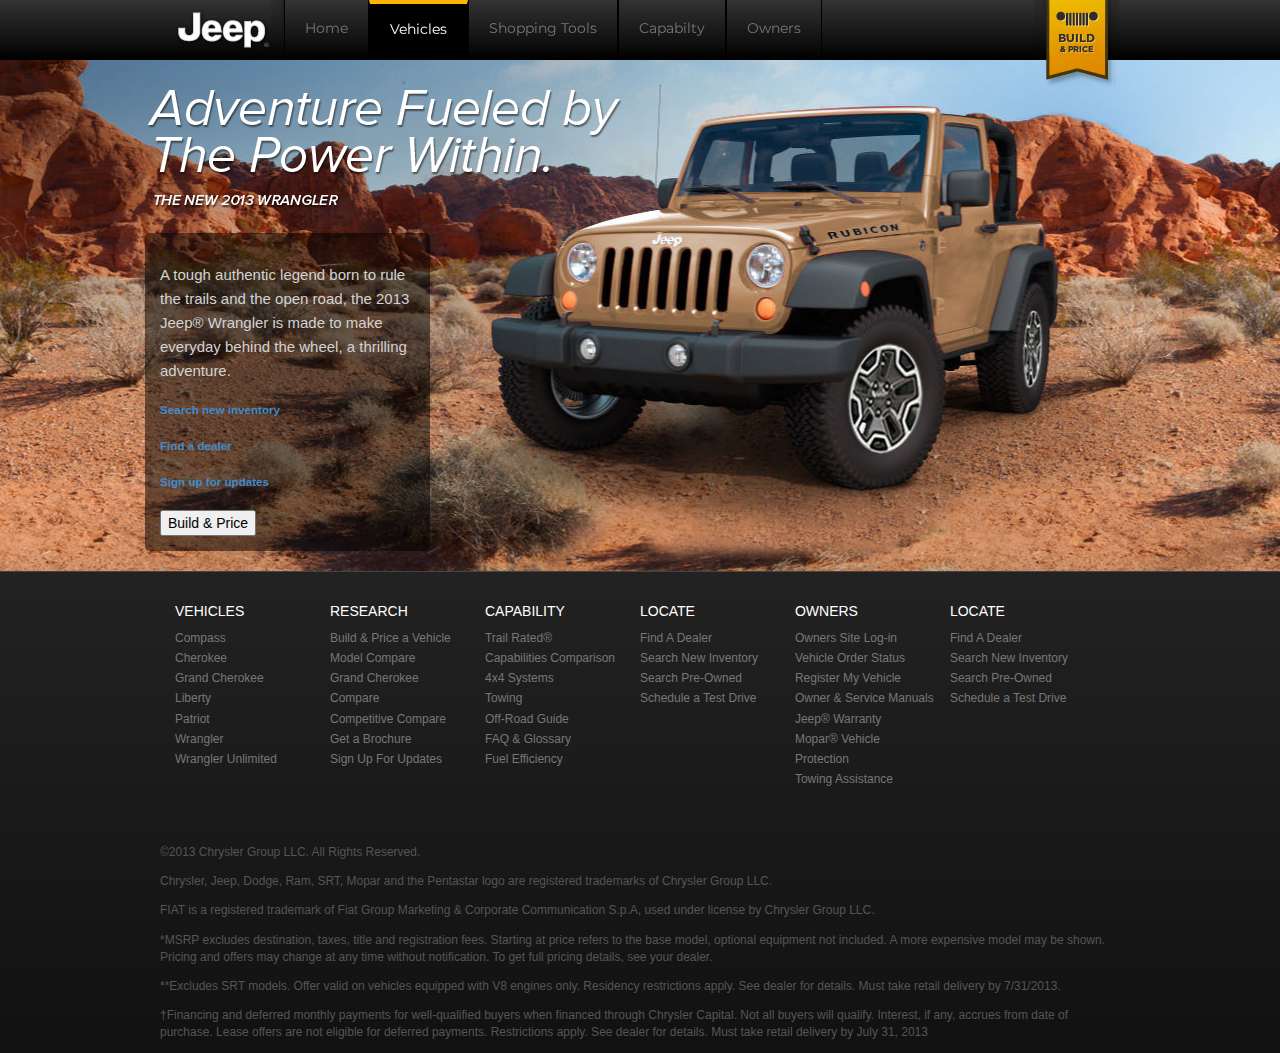
==== wrangler.html @ 247d9fb7 "project 1 first commit" ====
<!DOCTYPE html>
<!--[if lt IE 7]>      <html class="no-js lt-ie9 lt-ie8 lt-ie7"> <![endif]-->
<!--[if IE 7]>         <html class="no-js lt-ie9 lt-ie8"> <![endif]-->
<!--[if IE 8]>         <html class="no-js lt-ie9"> <![endif]-->
<!--[if gt IE 8]><!--> <html class="no-js"> <!--<![endif]-->

<head>
    <meta charset="utf-8">
    <meta http-equiv="X-UA-Compatible" content="IE=edge,chrome=1">
    <title>JEEP</title>
    <meta name="description" content="">
    <meta name="viewport" content="width=device-width">

    <!-- FONTS -->
    <link href='http://fonts.googleapis.com/css?family=Montserrat:400,700' rel='stylesheet' type='text/css'>

    <!-- CSS -->
    <link rel="stylesheet" href="css/main.css">

    <!-- JAVASCRIPT -->
    <script src="js/vendor/modernizr-2.6.2-respond-1.1.0.min.js"></script>
</head>

<body id="page-wrangler">
    <!--[if lt IE 7]>
        <p class="chromeframe">You are using an <strong>outdated</strong> browser. Please <a href="http://browsehappy.com/">upgrade your browser</a> or <a href="http://www.google.com/chromeframe/?redirect=true">activate Google Chrome Frame</a> to improve your experience.</p>
    <![endif]-->


   <!-- BEGIN HEADER -->

    <div class="navbar navbar-inverse navbar-fixed-top">
        <div class="navbar-inner">
            <div class="container">
                <a class="brand" href="index.html">JEEP</a>
                    <ul class="nav">
                        <li><a href="./index.html">Home</a></li>
                        <li class="active"><a href="wrangler.html">Vehicles</a></li>
                        <li><a href="tools.html">Shopping Tools</a></li>
                        <li><a href="capability.html">Capabilty</a></li>
                        <li><a href="owners.html">Owners</a></li>
                    </ul>
                <a href="#" class="priceBanner">Build and Price</a>
            </div>
        </div>
    </div>

    <!-- END HEADER -->

    <div class="hero">
        <div class="container">
            <div class="row">
                <div class="col-6 heroHeader"></div>
            </div>

            <div class="row">
                <div class="col-4 heroBox">
                    <p>A tough authentic legend born to rule the trails and the open road, the 2013 Jeep&reg; Wrangler is made to make everyday behind the wheel, a thrilling adventure.</p>

                    <h5 class="callToActionLink"><a href="#">Search new inventory <span></span></a></h5>
                    <h5 class="callToActionLink"><a href="#">Find a dealer <span></span></a></h5>
                    <h5 class="callToActionLink"><a href="#">Sign up for updates <span></span></a></h5>

                    <button href="#" type="button">Build &amp; Price <span></span></button>

                </div>
            </div>
        </div> <!-- END CONTAINER -->
    </div> 

    <!-- END HERO -->

    <div class="wranglerInfo">
        <div class="container">

        </div><!-- END CONTAINER -->
    </div> 

    <!-- END WRANGLER INFO -->

    <div id="footer">
        <div class="container">
            <div class="row-fluid footer-nav">
                <div class="col-12">
                    <ul class="col-2">
                        <li class="label">VEHICLES
                        <li><a href="#">Compass</a>
                        <li><a href="#">Cherokee</a>
                        <li><a href="#">Grand Cherokee</a>
                        <li><a href="#">Liberty</a>
                        <li><a href="#">Patriot</a>
                        <li><a href="#">Wrangler</a>
                        <li><a href="#">Wrangler Unlimited</a>
                    </ul>
                    <ul class="col-2">
                        <li class="label">RESEARCH
                        <li><a href="#">Build &amp; Price a Vehicle</a>
                        <li><a href="#">Model Compare</a>
                        <li><a href="#">Grand Cherokee Compare</a>
                        <li><a href="#">Competitive Compare</a>
                        <li><a href="#">Get a Brochure</a>
                        <li><a href="#">Sign Up For Updates</a>
                    </ul>
                    <ul class="col-2">
                        <li class="label">CAPABILITY
                        <li><a href="#">Trail Rated®</a>
                        <li><a href="#">Capabilities Comparison</a>
                        <li><a href="#">4x4 Systems</a>
                        <li><a href="#">Towing</a>
                        <li><a href="#">Off-Road Guide</a>
                        <li><a href="#">FAQ &amp; Glossary</a>
                        <li><a href="#">Fuel Efficiency</a>
                    </ul>
                    <ul class="col-2">
                        <li class="label">LOCATE
                        <li><a href="#">Find A Dealer</a>
                        <li><a href="#">Search New Inventory</a>
                        <li><a href="#">Search Pre-Owned</a>
                        <li><a href="#">Schedule a Test Drive</a>
                    </ul>
                    <ul class="col-2">
                        <li class="label">OWNERS
                        <li><a href="#">Owners Site Log-in</a>
                        <li><a href="#">Vehicle Order Status</a>
                        <li><a href="#">Register My Vehicle </a>
                        <li><a href="#">Owner &amp; Service Manuals</a>
                        <li><a href="#">Jeep® Warranty</a>
                        <li><a href="#">Mopar® Vehicle Protection</a>
                        <li><a href="#">Towing Assistance</a>
                    </ul>
                    <ul class="col-2">
                        <li class="label">LOCATE
                        <li><a href="#">Find A Dealer</a>
                        <li><a href="#">Search New Inventory</a>
                        <li><a href="#">Search Pre-Owned</a>
                        <li><a href="#">Schedule a Test Drive</a>
                    </ul>
                </div>

            <div class="disclaimers row">
                <div class="col-12">
                    <p>©2013 Chrysler Group LLC. All Rights Reserved.
                    <p>Chrysler, Jeep, Dodge, Ram, SRT, Mopar and the Pentastar logo are registered trademarks of Chrysler Group LLC.
                    <p>FIAT is a registered trademark of Fiat Group Marketing &amp; Corporate Communication S.p.A, used under license by Chrysler Group LLC.

                    <p>*MSRP excludes destination, taxes, title and registration fees. Starting at price refers to the base model, optional equipment not included. A more expensive model may be shown. Pricing and offers may change at any time without notification. To get full pricing details, see your dealer.

                    <p>**Excludes SRT models. Offer valid on vehicles equipped with V8 engines only. Residency restrictions apply. See dealer for details. Must take retail delivery by 7/31/2013.

                    <p>†Financing and deferred monthly payments for well-qualified buyers when financed through Chrysler Capital. Not all buyers will qualify. Interest, if any, accrues from date of purchase. Lease offers are not eligible for deferred payments. Restrictions apply. See dealer for details. Must take retail delivery by July 31, 2013
                </div>
            </div>
        </div>
    </div> <!-- END FOOTER -->

    <script src="Js/vendor/jquery-1.10.1.min.js"></script>
    <script src="js/vendor/bootstrap.js"></script>
    <script src="js/vendor/holder.js"></script>
    <script src="js/main.js"></script>

</body>
</html>
---- css/main.css ----
@import url(http://fonts.googleapis.com/css?family=Lato:300);

@import url(http://fonts.googleapis.com/css?family=Montserrat:400,700);
/*!
 * Bootstrap v3.0.0
 *
 * Copyright 2013 Twitter, Inc
 * Licensed under the Apache License v2.0
 * http://www.apache.org/licenses/LICENSE-2.0
 *
 * Designed and built with all the love in the world by @mdo and @fat.
 */
/*! normalize.css v2.1.0 | MIT License | git.io/normalize */
article,
aside,
details,
figcaption,
figure,
footer,
header,
hgroup,
main,
nav,
section,
summary {
  display: block;
}
audio,
canvas,
video {
  display: inline-block;
}
audio:not([controls]) {
  display: none;
  height: 0;
}
[hidden] {
  display: none;
}
html {
  font-family: sans-serif;
  -webkit-text-size-adjust: 100%;
  -ms-text-size-adjust: 100%;
}
body {
  margin: 0;
}
a:focus {
  outline: thin dotted;
}
a:active,
a:hover {
  outline: 0;
}
h1 {
  font-size: 2em;
  margin: 0.67em 0;
}
abbr[title] {
  border-bottom: 1px dotted;
}
b,
strong {
  font-weight: bold;
}
dfn {
  font-style: italic;
}
hr {
  -moz-box-sizing: content-box;
  box-sizing: content-box;
  height: 0;
}
mark {
  background: #ff0;
  color: #000;
}
code,
kbd,
pre,
samp {
  font-family: monospace, serif;
  font-size: 1em;
}
pre {
  white-space: pre-wrap;
}
q {
  quotes: "\201C" "\201D" "\2018" "\2019";
}
small {
  font-size: 80%;
}
sub,
sup {
  font-size: 75%;
  line-height: 0;
  position: relative;
  vertical-align: baseline;
}
sup {
  top: -0.5em;
}
sub {
  bottom: -0.25em;
}
img {
  border: 0;
}
svg:not(:root) {
  overflow: hidden;
}
figure {
  margin: 0;
}
fieldset {
  border: 1px solid #c0c0c0;
  margin: 0 2px;
  padding: 0.35em 0.625em 0.75em;
}
legend {
  border: 0;
  padding: 0;
}
button,
input,
select,
textarea {
  font-family: inherit;
  font-size: 100%;
  margin: 0;
}
button,
input {
  line-height: normal;
}
button,
select {
  text-transform: none;
}
button,
html input[type="button"],
input[type="reset"],
input[type="submit"] {
  -webkit-appearance: button;
  cursor: pointer;
}
button[disabled],
html input[disabled] {
  cursor: default;
}
input[type="checkbox"],
input[type="radio"] {
  box-sizing: border-box;
  padding: 0;
}
input[type="search"] {
  -webkit-appearance: textfield;
  -moz-box-sizing: content-box;
  -webkit-box-sizing: content-box;
  box-sizing: content-box;
}
input[type="search"]::-webkit-search-cancel-button,
input[type="search"]::-webkit-search-decoration {
  -webkit-appearance: none;
}
button::-moz-focus-inner,
input::-moz-focus-inner {
  border: 0;
  padding: 0;
}
textarea {
  overflow: auto;
  vertical-align: top;
}
table {
  border-collapse: collapse;
  border-spacing: 0;
}
@media print {
  * {
    text-shadow: none !important;
    color: #000 !important;
    background: transparent !important;
    box-shadow: none !important;
  }
  a,
  a:visited {
    text-decoration: underline;
  }
  a[href]:after {
    content: " (" attr(href) ")";
  }
  abbr[title]:after {
    content: " (" attr(title) ")";
  }
  .ir a:after,
  a[href^="javascript:"]:after,
  a[href^="#"]:after {
    content: "";
  }
  pre,
  blockquote {
    border: 1px solid #999;
    page-break-inside: avoid;
  }
  thead {
    display: table-header-group;
  }
  tr,
  img {
    page-break-inside: avoid;
  }
  img {
    max-width: 100% !important;
  }
  @page  {
    margin: 2cm .5cm;
  }
  p,
  h2,
  h3 {
    orphans: 3;
    widows: 3;
  }
  h2,
  h3 {
    page-break-after: avoid;
  }
  .navbar {
    display: none;
  }
  .table td,
  .table th {
    background-color: #fff !important;
  }
  .btn > .caret,
  .dropup > .btn > .caret {
    border-top-color: #000 !important;
  }
  .label {
    border: 1px solid #000;
  }
  .table {
    border-collapse: collapse !important;
  }
  .table-bordered th,
  .table-bordered td {
    border: 1px solid #ddd !important;
  }
}
* {
  -webkit-box-sizing: border-box;
  -moz-box-sizing: border-box;
  box-sizing: border-box;
}
html {
  font-size: 62.5%;
  -webkit-tap-highlight-color: rgba(0, 0, 0, 0);
}
body {
  font-family: "Helvetica Neue", Helvetica, Arial, sans-serif;
  font-size: 14px;
  line-height: 1.428571429;
  color: #333333;
  background-color: #ffffff;
}
input,
button,
select,
textarea {
  font-family: inherit;
  font-size: inherit;
  line-height: inherit;
}
a {
  color: #428bca;
  text-decoration: none;
}
a:hover,
a:focus {
  color: #2a6496;
  text-decoration: underline;
}
a:focus {
  outline: thin dotted #333;
  outline: 5px auto -webkit-focus-ring-color;
  outline-offset: -2px;
}
img {
  vertical-align: middle;
}
.img-responsive {
  display: inline-block;
  max-width: 100%;
  height: auto;
}
.img-rounded {
  border-radius: 6px;
}
.img-circle {
  border-radius: 500px;
}
hr {
  margin-top: 20px;
  margin-bottom: 20px;
  border: 0;
  border-top: 1px solid #eeeeee;
}
.container {
  margin-right: auto;
  margin-left: auto;
}
.container:before,
.container:after {
  content: " ";
  /* 1 */

  display: table;
  /* 2 */

}
.container:after {
  clear: both;
}
.container:before,
.container:after {
  content: " ";
  /* 1 */

  display: table;
  /* 2 */

}
.container:after {
  clear: both;
}
.row:before,
.row:after {
  content: " ";
  /* 1 */

  display: table;
  /* 2 */

}
.row:after {
  clear: both;
}
.row:before,
.row:after {
  content: " ";
  /* 1 */

  display: table;
  /* 2 */

}
.row:after {
  clear: both;
}
@media (min-width: 768px) {
  .row {
    margin-left: -15px;
    margin-right: -15px;
  }
}
.row .row {
  margin-left: -15px;
  margin-right: -15px;
}
.col-1,
.col-2,
.col-3,
.col-4,
.col-5,
.col-6,
.col-7,
.col-8,
.col-9,
.col-10,
.col-11,
.col-12,
.col-sm-1,
.col-sm-2,
.col-sm-3,
.col-sm-4,
.col-sm-5,
.col-sm-6,
.col-sm-7,
.col-sm-8,
.col-sm-9,
.col-sm-10,
.col-sm-11,
.col-sm-12,
.col-lg-1,
.col-lg-2,
.col-lg-3,
.col-lg-4,
.col-lg-5,
.col-lg-6,
.col-lg-7,
.col-lg-8,
.col-lg-9,
.col-lg-10,
.col-lg-11,
.col-lg-12 {
  position: relative;
  min-height: 1px;
  padding-left: 15px;
  padding-right: 15px;
}
.col-1,
.col-2,
.col-3,
.col-4,
.col-5,
.col-6,
.col-7,
.col-8,
.col-9,
.col-10,
.col-11,
.col-12 {
  float: left;
}
.col-1 {
  width: 8.333333333333332%;
}
.col-2 {
  width: 16.666666666666664%;
}
.col-3 {
  width: 25%;
}
.col-4 {
  width: 33.33333333333333%;
}
.col-5 {
  width: 41.66666666666667%;
}
.col-6 {
  width: 50%;
}
.col-7 {
  width: 58.333333333333336%;
}
.col-8 {
  width: 66.66666666666666%;
}
.col-9 {
  width: 75%;
}
.col-10 {
  width: 83.33333333333334%;
}
.col-11 {
  width: 91.66666666666666%;
}
.col-12 {
  width: 100%;
}
@media (min-width: 768px) {
  .container {
    max-width: 728px;
  }
  .col-sm-1,
  .col-sm-2,
  .col-sm-3,
  .col-sm-4,
  .col-sm-5,
  .col-sm-6,
  .col-sm-7,
  .col-sm-8,
  .col-sm-9,
  .col-sm-10,
  .col-sm-11,
  .col-sm-12 {
    float: left;
  }
  .col-sm-1 {
    width: 8.333333333333332%;
  }
  .col-sm-2 {
    width: 16.666666666666664%;
  }
  .col-sm-3 {
    width: 25%;
  }
  .col-sm-4 {
    width: 33.33333333333333%;
  }
  .col-sm-5 {
    width: 41.66666666666667%;
  }
  .col-sm-6 {
    width: 50%;
  }
  .col-sm-7 {
    width: 58.333333333333336%;
  }
  .col-sm-8 {
    width: 66.66666666666666%;
  }
  .col-sm-9 {
    width: 75%;
  }
  .col-sm-10 {
    width: 83.33333333333334%;
  }
  .col-sm-11 {
    width: 91.66666666666666%;
  }
  .col-sm-12 {
    width: 100%;
  }
  .col-push-1 {
    left: 8.333333333333332%;
  }
  .col-push-2 {
    left: 16.666666666666664%;
  }
  .col-push-3 {
    left: 25%;
  }
  .col-push-4 {
    left: 33.33333333333333%;
  }
  .col-push-5 {
    left: 41.66666666666667%;
  }
  .col-push-6 {
    left: 50%;
  }
  .col-push-7 {
    left: 58.333333333333336%;
  }
  .col-push-8 {
    left: 66.66666666666666%;
  }
  .col-push-9 {
    left: 75%;
  }
  .col-push-10 {
    left: 83.33333333333334%;
  }
  .col-push-11 {
    left: 91.66666666666666%;
  }
  .col-pull-1 {
    right: 8.333333333333332%;
  }
  .col-pull-2 {
    right: 16.666666666666664%;
  }
  .col-pull-3 {
    right: 25%;
  }
  .col-pull-4 {
    right: 33.33333333333333%;
  }
  .col-pull-5 {
    right: 41.66666666666667%;
  }
  .col-pull-6 {
    right: 50%;
  }
  .col-pull-7 {
    right: 58.333333333333336%;
  }
  .col-pull-8 {
    right: 66.66666666666666%;
  }
  .col-pull-9 {
    right: 75%;
  }
  .col-pull-10 {
    right: 83.33333333333334%;
  }
  .col-pull-11 {
    right: 91.66666666666666%;
  }
}
@media (min-width: 992px) {
  .container {
    max-width: 940px;
  }
  .col-lg-1,
  .col-lg-2,
  .col-lg-3,
  .col-lg-4,
  .col-lg-5,
  .col-lg-6,
  .col-lg-7,
  .col-lg-8,
  .col-lg-9,
  .col-lg-10,
  .col-lg-11,
  .col-lg-12 {
    float: left;
  }
  .col-lg-1 {
    width: 8.333333333333332%;
  }
  .col-lg-2 {
    width: 16.666666666666664%;
  }
  .col-lg-3 {
    width: 25%;
  }
  .col-lg-4 {
    width: 33.33333333333333%;
  }
  .col-lg-5 {
    width: 41.66666666666667%;
  }
  .col-lg-6 {
    width: 50%;
  }
  .col-lg-7 {
    width: 58.333333333333336%;
  }
  .col-lg-8 {
    width: 66.66666666666666%;
  }
  .col-lg-9 {
    width: 75%;
  }
  .col-lg-10 {
    width: 83.33333333333334%;
  }
  .col-lg-11 {
    width: 91.66666666666666%;
  }
  .col-lg-12 {
    width: 100%;
  }
  .col-offset-1 {
    margin-left: 8.333333333333332%;
  }
  .col-offset-2 {
    margin-left: 16.666666666666664%;
  }
  .col-offset-3 {
    margin-left: 25%;
  }
  .col-offset-4 {
    margin-left: 33.33333333333333%;
  }
  .col-offset-5 {
    margin-left: 41.66666666666667%;
  }
  .col-offset-6 {
    margin-left: 50%;
  }
  .col-offset-7 {
    margin-left: 58.333333333333336%;
  }
  .col-offset-8 {
    margin-left: 66.66666666666666%;
  }
  .col-offset-9 {
    margin-left: 75%;
  }
  .col-offset-10 {
    margin-left: 83.33333333333334%;
  }
  .col-offset-11 {
    margin-left: 91.66666666666666%;
  }
}
@media (min-width: 1200px) {
  .container {
    max-width: 1170px;
  }
}
form {
  margin: 0;
}
fieldset {
  padding: 0;
  margin: 0;
  border: 0;
}
legend {
  display: block;
  width: 100%;
  padding: 0;
  margin-bottom: 20px;
  font-size: 21px;
  line-height: inherit;
  color: #333333;
  border: 0;
  border-bottom: 1px solid #e5e5e5;
}
label {
  display: inline-block;
  margin-bottom: 5px;
  font-weight: bold;
}
select,
textarea,
input[type="text"],
input[type="password"],
input[type="datetime"],
input[type="datetime-local"],
input[type="date"],
input[type="month"],
input[type="time"],
input[type="week"],
input[type="number"],
input[type="email"],
input[type="url"],
input[type="search"],
input[type="tel"],
input[type="color"] {
  display: block;
  height: 38px;
  padding: 8px 12px;
  font-size: 14px;
  line-height: 1.428571429;
  color: #555555;
  vertical-align: middle;
  background-color: #ffffff;
  border: 1px solid #cccccc;
  border-radius: 4px;
  -webkit-box-shadow: inset 0 1px 1px rgba(0, 0, 0, 0.075);
  box-shadow: inset 0 1px 1px rgba(0, 0, 0, 0.075);
  -webkit-transition: border-color ease-in-out .15s, box-shadow ease-in-out .15s;
  transition: border-color ease-in-out .15s, box-shadow ease-in-out .15s;
}
select:focus,
textarea:focus,
input[type="text"]:focus,
input[type="password"]:focus,
input[type="datetime"]:focus,
input[type="datetime-local"]:focus,
input[type="date"]:focus,
input[type="month"]:focus,
input[type="time"]:focus,
input[type="week"]:focus,
input[type="number"]:focus,
input[type="email"]:focus,
input[type="url"]:focus,
input[type="search"]:focus,
input[type="tel"]:focus,
input[type="color"]:focus {
  border-color: rgba(82, 168, 236, 0.8);
  outline: 0;
  -webkit-box-shadow: inset 0 1px 1px rgba(0,0,0,.075), 0 0 8px rgba(82,168,236,.6);
  box-shadow: inset 0 1px 1px rgba(0,0,0,.075), 0 0 8px rgba(82,168,236,.6);
}
select[disabled],
textarea[disabled],
input[type="text"][disabled],
input[type="password"][disabled],
input[type="datetime"][disabled],
input[type="datetime-local"][disabled],
input[type="date"][disabled],
input[type="month"][disabled],
input[type="time"][disabled],
input[type="week"][disabled],
input[type="number"][disabled],
input[type="email"][disabled],
input[type="url"][disabled],
input[type="search"][disabled],
input[type="tel"][disabled],
input[type="color"][disabled],
select[readonly],
textarea[readonly],
input[type="text"][readonly],
input[type="password"][readonly],
input[type="datetime"][readonly],
input[type="datetime-local"][readonly],
input[type="date"][readonly],
input[type="month"][readonly],
input[type="time"][readonly],
input[type="week"][readonly],
input[type="number"][readonly],
input[type="email"][readonly],
input[type="url"][readonly],
input[type="search"][readonly],
input[type="tel"][readonly],
input[type="color"][readonly],
fieldset[disabled] select,
fieldset[disabled] textarea,
fieldset[disabled] input[type="text"],
fieldset[disabled] input[type="password"],
fieldset[disabled] input[type="datetime"],
fieldset[disabled] input[type="datetime-local"],
fieldset[disabled] input[type="date"],
fieldset[disabled] input[type="month"],
fieldset[disabled] input[type="time"],
fieldset[disabled] input[type="week"],
fieldset[disabled] input[type="number"],
fieldset[disabled] input[type="email"],
fieldset[disabled] input[type="url"],
fieldset[disabled] input[type="search"],
fieldset[disabled] input[type="tel"],
fieldset[disabled] input[type="color"] {
  cursor: not-allowed;
  background-color: #eeeeee;
}
input,
select,
textarea {
  width: 100%;
}
input[type="file"],
input[type="image"],
input[type="submit"],
input[type="reset"],
input[type="button"],
input[type="radio"],
input[type="checkbox"] {
  width: auto;
}
input[type="search"] {
  -webkit-box-sizing: border-box;
  -moz-box-sizing: border-box;
  box-sizing: border-box;
}
textarea {
  height: auto;
}
input[type="radio"],
input[type="checkbox"] {
  margin: 4px 0 0;
  margin-top: 1px \9;
  /* IE8-9 */

  line-height: normal;
}
input[type="file"] {
  display: block;
}
select[multiple],
select[size] {
  height: auto;
}
select optgroup {
  font-size: inherit;
  font-style: inherit;
  font-family: inherit;
}
input[type="file"]:focus,
input[type="radio"]:focus,
input[type="checkbox"]:focus {
  outline: thin dotted #333;
  outline: 5px auto -webkit-focus-ring-color;
  outline-offset: -2px;
}
input[type="number"]::-webkit-outer-spin-button,
input[type="number"]::-webkit-inner-spin-button {
  height: auto;
}
input:-moz-placeholder,
textarea:-moz-placeholder {
  color: #999999;
}
input::-moz-placeholder,
textarea::-moz-placeholder {
  color: #999999;
}
input:-ms-input-placeholder,
textarea:-ms-input-placeholder {
  color: #999999;
}
input::-webkit-input-placeholder,
textarea::-webkit-input-placeholder {
  color: #999999;
}
.radio,
.checkbox {
  display: block;
  min-height: 20px;
  margin-top: 10px;
  margin-bottom: 10px;
  padding-left: 20px;
  vertical-align: middle;
}
.radio label,
.checkbox label {
  display: inline;
  margin-bottom: 0;
  font-weight: normal;
  cursor: pointer;
}
.radio input[type="radio"],
.radio-inline input[type="radio"],
.checkbox input[type="checkbox"],
.checkbox-inline input[type="checkbox"] {
  float: left;
  margin-left: -20px;
}
.radio + .radio,
.checkbox + .checkbox {
  margin-top: -5px;
}
.radio-inline,
.checkbox-inline {
  display: inline-block;
  padding-left: 20px;
  margin-bottom: 0;
  vertical-align: middle;
  font-weight: normal;
  cursor: pointer;
}
.radio-inline + .radio-inline,
.checkbox-inline + .checkbox-inline {
  margin-top: 0;
  margin-left: 10px;
}
select.input-large,
textarea.input-large,
input[type="text"].input-large,
input[type="password"].input-large,
input[type="datetime"].input-large,
input[type="datetime-local"].input-large,
input[type="date"].input-large,
input[type="month"].input-large,
input[type="time"].input-large,
input[type="week"].input-large,
input[type="number"].input-large,
input[type="email"].input-large,
input[type="url"].input-large,
input[type="search"].input-large,
input[type="tel"].input-large,
input[type="color"].input-large {
  height: 56px;
  padding: 14px 16px;
  font-size: 18px;
  border-radius: 6px;
}
select.input-small,
textarea.input-small,
input[type="text"].input-small,
input[type="password"].input-small,
input[type="datetime"].input-small,
input[type="datetime-local"].input-small,
input[type="date"].input-small,
input[type="month"].input-small,
input[type="time"].input-small,
input[type="week"].input-small,
input[type="number"].input-small,
input[type="email"].input-small,
input[type="url"].input-small,
input[type="search"].input-small,
input[type="tel"].input-small,
input[type="color"].input-small {
  height: 30px;
  padding: 5px 10px;
  font-size: 12px;
  border-radius: 3px;
}
select.input-large {
  height: 56px;
  line-height: 56px;
}
select.input-small {
  height: 30px;
  line-height: 30px;
}
.has-warning .help-block,
.has-warning .control-label {
  color: #c09853;
}
.has-warning .input-with-feedback {
  padding-right: 32px;
  border-color: #c09853;
  -webkit-box-shadow: inset 0 1px 1px rgba(0, 0, 0, 0.075);
  box-shadow: inset 0 1px 1px rgba(0, 0, 0, 0.075);
}
.has-warning .input-with-feedback:focus {
  border-color: #a47e3c;
  -webkit-box-shadow: inset 0 1px 1px rgba(0, 0, 0, 0.075), 0 0 6px #dbc59e;
  box-shadow: inset 0 1px 1px rgba(0, 0, 0, 0.075), 0 0 6px #dbc59e;
}
.has-warning .input-group-addon {
  color: #c09853;
  border-color: #c09853;
  background-color: #fcf8e3;
}
.has-error .help-block,
.has-error .control-label {
  color: #b94a48;
}
.has-error .input-with-feedback {
  padding-right: 32px;
  border-color: #b94a48;
  -webkit-box-shadow: inset 0 1px 1px rgba(0, 0, 0, 0.075);
  box-shadow: inset 0 1px 1px rgba(0, 0, 0, 0.075);
}
.has-error .input-with-feedback:focus {
  border-color: #953b39;
  -webkit-box-shadow: inset 0 1px 1px rgba(0, 0, 0, 0.075), 0 0 6px #d59392;
  box-shadow: inset 0 1px 1px rgba(0, 0, 0, 0.075), 0 0 6px #d59392;
}
.has-error .input-group-addon {
  color: #b94a48;
  border-color: #b94a48;
  background-color: #f2dede;
}
.has-success .help-block,
.has-success .control-label {
  color: #468847;
}
.has-success .input-with-feedback {
  padding-right: 32px;
  border-color: #468847;
  -webkit-box-shadow: inset 0 1px 1px rgba(0, 0, 0, 0.075);
  box-shadow: inset 0 1px 1px rgba(0, 0, 0, 0.075);
}
.has-success .input-with-feedback:focus {
  border-color: #356635;
  -webkit-box-shadow: inset 0 1px 1px rgba(0, 0, 0, 0.075), 0 0 6px #7aba7b;
  box-shadow: inset 0 1px 1px rgba(0, 0, 0, 0.075), 0 0 6px #7aba7b;
}
.has-success .input-group-addon {
  color: #468847;
  border-color: #468847;
  background-color: #dff0d8;
}
.help-block {
  display: block;
  margin-top: 5px;
  margin-bottom: 10px;
  color: #737373;
}
.input-group {
  display: table;
  border-collapse: separate;
}
.input-group.col {
  float: none;
  padding-left: 0;
  padding-right: 0;
}
.input-group input,
.input-group select {
  width: 100%;
  margin-bottom: 0;
}
.input-group-addon,
.input-group-btn,
.input-group input {
  display: table-cell;
}
.input-group-addon:not(:first-child):not(:last-child),
.input-group-btn:not(:first-child):not(:last-child),
.input-group input:not(:first-child):not(:last-child) {
  border-radius: 0;
}
.input-group-addon,
.input-group-btn {
  width: 1%;
  white-space: nowrap;
  vertical-align: middle;
}
.input-group-addon {
  -webkit-box-sizing: border-box;
  -moz-box-sizing: border-box;
  box-sizing: border-box;
  padding: 8px 12px;
  font-size: 14px;
  font-weight: normal;
  line-height: 1.428571429;
  text-align: center;
  background-color: #eeeeee;
  border: 1px solid #cccccc;
  border-radius: 4px;
}
.input-group-addon.input-small {
  padding: 5px 10px;
  font-size: 12px;
  border-radius: 3px;
}
.input-group-addon.input-large {
  padding: 14px 16px;
  font-size: 18px;
  border-radius: 6px;
}
.input-group input:first-child,
.input-group-addon:first-child,
.input-group-btn:first-child > .btn,
.input-group-btn:first-child > .dropdown-toggle,
.input-group-btn:last-child > .btn:not(:last-child):not(.dropdown-toggle) {
  border-bottom-right-radius: 0;
  border-top-right-radius: 0;
}
.input-group-addon:first-child {
  border-right: 0;
}
.input-group input:last-child,
.input-group-addon:last-child,
.input-group-btn:last-child > .btn,
.input-group-btn:last-child > .dropdown-toggle,
.input-group-btn:first-child > .btn:not(:first-child) {
  border-bottom-left-radius: 0;
  border-top-left-radius: 0;
}
.input-group-addon:last-child {
  border-left: 0;
}
.input-group-btn {
  position: relative;
  white-space: nowrap;
}
.input-group-btn > .btn {
  position: relative;
}
.input-group-btn > .btn + .btn {
  margin-left: -4px;
}
.input-group-btn > .btn:hover,
.input-group-btn > .btn:active {
  z-index: 2;
}
.form-inline input,
.form-inline select,
.form-inline textarea,
.form-inline .radio,
.form-inline .checkbox {
  display: inline-block;
}
.form-inline .radio,
.form-inline .checkbox {
  margin-top: 0;
  margin-bottom: 0;
}
.form-horizontal .row + .row {
  margin-top: 15px;
}
.form-horizontal .control-label {
  padding-top: 6px;
}
@media (min-width: 768px) {
  .form-horizontal .control-label {
    text-align: right;
  }
}
.fade {
  opacity: 0;
  -webkit-transition: opacity 0.15s linear;
  transition: opacity 0.15s linear;
}
.fade.in {
  opacity: 1;
}
.collapse {
  position: relative;
  height: 0;
  overflow: hidden;
  -webkit-transition: height 0.35s ease;
  transition: height 0.35s ease;
}
.collapse.in {
  height: auto;
}
.caret {
  display: inline-block;
  width: 0;
  height: 0;
  margin-left: 2px;
  vertical-align: middle;
  border-top: 4px solid #000000;
  border-right: 4px solid transparent;
  border-left: 4px solid transparent;
  content: "";
}
.dropdown-menu {
  position: absolute;
  top: 100%;
  left: 0;
  z-index: 1000;
  display: none;
  float: left;
  min-width: 160px;
  padding: 5px 0;
  margin: 2px 0 0;
  list-style: none;
  background-color: #ffffff;
  border: 1px solid #cccccc;
  border: 1px solid rgba(0, 0, 0, 0.15);
  border-radius: 4px;
  -webkit-box-shadow: 0 6px 12px rgba(0, 0, 0, 0.175);
  box-shadow: 0 6px 12px rgba(0, 0, 0, 0.175);
  background-clip: padding-box;
}
.dropdown-menu.pull-right {
  right: 0;
  left: auto;
}
.dropdown-menu .divider {
  height: 1px;
  margin: 9px 0;
  overflow: hidden;
  background-color: #e5e5e5;
}
.dropdown-menu > li > a {
  display: block;
  padding: 3px 20px;
  clear: both;
  font-weight: normal;
  line-height: 1.428571429;
  color: #333333;
  white-space: nowrap;
}
.dropdown-menu > li > a:hover,
.dropdown-menu > li > a:focus {
  text-decoration: none;
  color: #ffffff;
  background-color: #357ebd;
  background-image: -webkit-gradient(linear, left 0%, left 100%, from(#428bca), to(#357ebd));
  background-image: -webkit-linear-gradient(top, #428bca, 0%, #357ebd, 100%);
  background-image: -moz-linear-gradient(top, #428bca 0%, #357ebd 100%);
  background-image: linear-gradient(to bottom, #428bca 0%, #357ebd 100%);
  background-repeat: repeat-x;
  filter: progid:DXImageTransform.Microsoft.gradient(startColorstr='#ff428bca', endColorstr='#ff357ebd', GradientType=0);
}
.dropdown-menu > .active > a,
.dropdown-menu > .active > a:hover,
.dropdown-menu > .active > a:focus {
  color: #ffffff;
  text-decoration: none;
  outline: 0;
  background-color: #357ebd;
  background-image: -webkit-gradient(linear, left 0%, left 100%, from(#428bca), to(#357ebd));
  background-image: -webkit-linear-gradient(top, #428bca, 0%, #357ebd, 100%);
  background-image: -moz-linear-gradient(top, #428bca 0%, #357ebd 100%);
  background-image: linear-gradient(to bottom, #428bca 0%, #357ebd 100%);
  background-repeat: repeat-x;
  filter: progid:DXImageTransform.Microsoft.gradient(startColorstr='#ff428bca', endColorstr='#ff357ebd', GradientType=0);
}
.dropdown-menu > .disabled > a,
.dropdown-menu > .disabled > a:hover,
.dropdown-menu > .disabled > a:focus {
  color: #999999;
}
.dropdown-menu > .disabled > a:hover,
.dropdown-menu > .disabled > a:focus {
  text-decoration: none;
  background-color: transparent;
  background-image: none;
  filter: progid:DXImageTransform.Microsoft.gradient(enabled = false);
  cursor: not-allowed;
}
.open > .dropdown-menu {
  display: block;
}
.open > a {
  outline: 0;
}
.dropdown-header {
  display: block;
  padding: 3px 20px;
  font-size: 12px;
  line-height: 1.428571429;
  color: #999999;
}
.dropdown-backdrop {
  position: fixed;
  left: 0;
  right: 0;
  bottom: 0;
  top: 0;
  z-index: 990;
}
.pull-right > .dropdown-menu {
  right: 0;
  left: auto;
}
.dropup .caret,
.navbar-fixed-bottom .dropdown .caret {
  border-top: 0;
  border-bottom: 4px solid #000000;
  content: "";
}
.dropup .dropdown-menu,
.navbar-fixed-bottom .dropdown .dropdown-menu {
  top: auto;
  bottom: 100%;
  margin-bottom: 1px;
}
.list-group {
  margin-bottom: 20px;
  padding-left: 0;
  background-color: #ffffff;
}
.list-group-item {
  position: relative;
  display: block;
  padding: 10px 30px 10px 15px;
  margin-bottom: -1px;
  border: 1px solid #dddddd;
}
.list-group-item:first-child {
  border-top-right-radius: 4px;
  border-top-left-radius: 4px;
}
.list-group-item:last-child {
  margin-bottom: 0;
  border-bottom-right-radius: 4px;
  border-bottom-left-radius: 4px;
}
.list-group-item > .badge {
  float: right;
  margin-right: -15px;
}
.list-group-item-heading {
  margin-top: 0;
  margin-bottom: 5px;
}
.list-group-item-text {
  margin-bottom: 0;
  line-height: 1.3;
}
a.list-group-item .list-group-item-heading {
  color: #333333;
}
a.list-group-item .list-group-item-text {
  color: #555555;
}
a.list-group-item:hover,
a.list-group-item:focus {
  text-decoration: none;
  background-color: #f5f5f5;
}
a.list-group-item.active {
  z-index: 2;
  color: #ffffff;
  background-color: #428bca;
  border-color: #428bca;
}
a.list-group-item.active .list-group-item-heading {
  color: inherit;
}
a.list-group-item.active .list-group-item-text {
  color: #e1edf7;
}
.panel {
  padding: 15px;
  margin-bottom: 20px;
  background-color: #ffffff;
  border: 1px solid #dddddd;
  border-radius: 4px;
  -webkit-box-shadow: 0 1px 1px rgba(0, 0, 0, 0.05);
  box-shadow: 0 1px 1px rgba(0, 0, 0, 0.05);
}
.panel-heading {
  margin: -15px -15px 15px;
  padding: 10px 15px;
  font-size: 17.5px;
  font-weight: 500;
  background-color: #f5f5f5;
  border-bottom: 1px solid #dddddd;
  border-top-left-radius: 3px;
  border-top-right-radius: 3px;
}
.panel-footer {
  margin: 15px -15px -15px;
  padding: 10px 15px;
  background-color: #f5f5f5;
  border-top: 1px solid #dddddd;
  border-bottom-left-radius: 3px;
  border-bottom-right-radius: 3px;
}
.panel-primary {
  border-color: #428bca;
}
.panel-primary .panel-heading {
  color: #ffffff;
  background-color: #428bca;
  border-color: #428bca;
}
.panel-success {
  border-color: #d6e9c6;
}
.panel-success .panel-heading {
  color: #468847;
  background-color: #dff0d8;
  border-color: #d6e9c6;
}
.panel-warning {
  border-color: #fbeed5;
}
.panel-warning .panel-heading {
  color: #c09853;
  background-color: #fcf8e3;
  border-color: #fbeed5;
}
.panel-danger {
  border-color: #eed3d7;
}
.panel-danger .panel-heading {
  color: #b94a48;
  background-color: #f2dede;
  border-color: #eed3d7;
}
.panel-info {
  border-color: #bce8f1;
}
.panel-info .panel-heading {
  color: #3a87ad;
  background-color: #d9edf7;
  border-color: #bce8f1;
}
.list-group-flush {
  margin: 15px -15px -15px;
}
.list-group-flush .list-group-item {
  border-width: 1px 0;
}
.list-group-flush .list-group-item:first-child {
  border-top-right-radius: 0;
  border-top-left-radius: 0;
}
.list-group-flush .list-group-item:last-child {
  border-bottom: 0;
}
.close {
  float: right;
  font-size: 21px;
  font-weight: bold;
  line-height: 1;
  color: #000000;
  text-shadow: 0 1px 0 #ffffff;
  opacity: 0.2;
  filter: alpha(opacity=20);
}
.close:hover,
.close:focus {
  color: #000000;
  text-decoration: none;
  cursor: pointer;
  opacity: 0.5;
  filter: alpha(opacity=50);
}
button.close {
  padding: 0;
  cursor: pointer;
  background: transparent;
  border: 0;
  -webkit-appearance: none;
}
.nav {
  margin-bottom: 0;
  padding-left: 0;
  list-style: none;
}
.nav:before,
.nav:after {
  content: " ";
  /* 1 */

  display: table;
  /* 2 */

}
.nav:after {
  clear: both;
}
.nav:before,
.nav:after {
  content: " ";
  /* 1 */

  display: table;
  /* 2 */

}
.nav:after {
  clear: both;
}
.nav > li {
  position: relative;
  display: block;
}
.nav > li > a {
  position: relative;
  display: block;
  padding: 10px 15px;
}
.nav > li > a:hover,
.nav > li > a:focus {
  text-decoration: none;
  background-color: #eeeeee;
}
.nav > li.disabled > a {
  color: #999999;
}
.nav > li.disabled > a:hover,
.nav > li.disabled > a:focus {
  color: #999999;
  text-decoration: none;
  background-color: transparent;
  cursor: not-allowed;
}
.nav > li + .nav-header {
  margin-top: 9px;
}
.nav.open > a,
.nav.open > a:hover,
.nav.open > a:focus {
  color: #ffffff;
  background-color: #428bca;
  border-color: #428bca;
}
.nav.open > a .caret,
.nav.open > a:hover .caret,
.nav.open > a:focus .caret {
  border-top-color: #ffffff;
  border-bottom-color: #ffffff;
}
.nav > .pull-right {
  float: right;
}
.nav .nav-divider {
  height: 1px;
  margin: 9px 0;
  overflow: hidden;
  background-color: #e5e5e5;
}
.nav-tabs {
  border-bottom: 1px solid #dddddd;
}
.nav-tabs > li {
  float: left;
  margin-bottom: -1px;
}
.nav-tabs > li > a {
  margin-right: 2px;
  line-height: 1.428571429;
  border: 1px solid transparent;
  border-radius: 4px 4px 0 0;
}
.nav-tabs > li > a:hover {
  border-color: #eeeeee;
}
.nav-tabs > li.active > a,
.nav-tabs > li.active > a:hover,
.nav-tabs > li.active > a:focus {
  color: #555555;
  background-color: #ffffff;
  border: 1px solid #dddddd;
  border-bottom-color: transparent;
  cursor: default;
}
.nav-tabs.nav-justified {
  display: table;
  width: 100%;
  border-bottom: 0;
}
.nav-tabs.nav-justified > li {
  float: none;
  display: table-cell;
  width: auto;
}
.nav-tabs.nav-justified > li > a {
  text-align: center;
}
.nav-tabs.nav-justified > li > a {
  border-bottom: 1px solid #dddddd;
  margin-right: 0;
}
.nav-tabs.nav-justified > .active > a {
  border-bottom-color: #ffffff;
}
.nav-pills > li {
  float: left;
}
.nav-pills > li > a {
  border-radius: 5px;
}
.nav-pills > li + li > a {
  margin-left: 2px;
}
.nav-pills > li.active > a,
.nav-pills > li.active > a:hover,
.nav-pills > li.active > a:focus {
  color: #ffffff;
  background-color: #428bca;
}
.nav-stacked > li {
  float: none;
}
.nav-stacked > li + li > a {
  margin-top: 2px;
  margin-left: 0;
}
.nav-justified {
  display: table;
  width: 100%;
}
.nav-justified > li {
  float: none;
  display: table-cell;
  width: auto;
}
.nav-justified > li > a {
  text-align: center;
}
.nav-tabs-justified {
  border-bottom: 0;
}
.nav-tabs-justified > li > a {
  border-bottom: 1px solid #dddddd;
  margin-right: 0;
}
.nav-tabs-justified > .active > a {
  border-bottom-color: #ffffff;
}
.tabbable:before,
.tabbable:after {
  content: " ";
  /* 1 */

  display: table;
  /* 2 */

}
.tabbable:after {
  clear: both;
}
.tabbable:before,
.tabbable:after {
  content: " ";
  /* 1 */

  display: table;
  /* 2 */

}
.tabbable:after {
  clear: both;
}
.tab-content > .tab-pane,
.pill-content > .pill-pane {
  display: none;
}
.tab-content > .active,
.pill-content > .active {
  display: block;
}
.nav .caret {
  border-top-color: #428bca;
  border-bottom-color: #428bca;
}
.nav a:hover .caret {
  border-top-color: #2a6496;
  border-bottom-color: #2a6496;
}
.nav-tabs .dropdown-menu {
  margin-top: -1px;
  border-top-right-radius: 0;
  border-top-left-radius: 0;
}
.navbar {
  position: relative;
  min-height: 50px;
  margin-bottom: 20px;
  padding-left: 15px;
  padding-right: 15px;
  background-color: #eeeeee;
  border-radius: 4px;
}
.navbar:before,
.navbar:after {
  content: " ";
  /* 1 */

  display: table;
  /* 2 */

}
.navbar:after {
  clear: both;
}
.navbar:before,
.navbar:after {
  content: " ";
  /* 1 */

  display: table;
  /* 2 */

}
.navbar:after {
  clear: both;
}
.navbar-nav {
  margin-top: 10px;
  margin-bottom: 15px;
}
.navbar-nav > li > a {
  padding-top: 15px;
  padding-bottom: 15px;
  color: #777777;
  line-height: 20px;
  border-radius: 4px;
}
.navbar-nav > li > a:hover,
.navbar-nav > li > a:focus {
  color: #333333;
  background-color: transparent;
}
.navbar-nav > .active > a,
.navbar-nav > .active > a:hover,
.navbar-nav > .active > a:focus {
  color: #555555;
  background-color: #d5d5d5;
}
.navbar-nav > .disabled > a,
.navbar-nav > .disabled > a:hover,
.navbar-nav > .disabled > a:focus {
  color: #cccccc;
  background-color: transparent;
}
.navbar-nav.pull-right {
  width: 100%;
}
.navbar-static-top {
  border-radius: 0;
}
.navbar-fixed-top,
.navbar-fixed-bottom {
  position: fixed;
  right: 0;
  left: 0;
  z-index: 1030;
  border-radius: 0;
}
.navbar-fixed-top {
  top: 0;
}
.navbar-fixed-bottom {
  bottom: 0;
  margin-bottom: 0;
}
.navbar-brand {
  display: block;
  max-width: 200px;
  margin-left: auto;
  margin-right: auto;
  padding: 15px 15px;
  font-size: 18px;
  font-weight: 500;
  line-height: 20px;
  color: #777777;
  text-align: center;
}
.navbar-brand:hover,
.navbar-brand:focus {
  color: #5e5e5e;
  text-decoration: none;
  background-color: transparent;
}
.navbar-toggle {
  position: absolute;
  top: 9px;
  right: 10px;
  width: 48px;
  height: 32px;
  padding: 8px 12px;
  background-color: transparent;
  border: 1px solid #dddddd;
  border-radius: 4px;
}
.navbar-toggle:hover,
.navbar-toggle:focus {
  background-color: #dddddd;
}
.navbar-toggle .icon-bar {
  display: block;
  width: 22px;
  height: 2px;
  background-color: #cccccc;
  border-radius: 1px;
}
.navbar-toggle .icon-bar + .icon-bar {
  margin-top: 4px;
}
.navbar-form {
  margin-top: 6px;
  margin-bottom: 6px;
}
.navbar-form input,
.navbar-form select,
.navbar-form textarea,
.navbar-form .radio,
.navbar-form .checkbox {
  display: inline-block;
}
.navbar-form .radio,
.navbar-form .checkbox {
  margin-top: 0;
  margin-bottom: 0;
}
.navbar-nav > li > .dropdown-menu {
  margin-top: 0;
  border-top-left-radius: 0;
  border-top-right-radius: 0;
}
.navbar-fixed-bottom .navbar-nav > li > .dropdown-menu {
  border-bottom-left-radius: 0;
  border-bottom-right-radius: 0;
}
.navbar-nav > .dropdown > a:hover .caret,
.navbar-nav > .dropdown > a:focus .caret {
  border-top-color: #333333;
  border-bottom-color: #333333;
}
.navbar-nav > .open > a,
.navbar-nav > .open > a:hover,
.navbar-nav > .open > a:focus {
  background-color: #d5d5d5;
  color: #555555;
}
.navbar-nav > .open > a .caret,
.navbar-nav > .open > a:hover .caret,
.navbar-nav > .open > a:focus .caret {
  border-top-color: #555555;
  border-bottom-color: #555555;
}
.navbar-nav > .dropdown > a .caret {
  border-top-color: #777777;
  border-bottom-color: #777777;
}
.navbar-nav.pull-right > li > .dropdown-menu,
.navbar-nav > li > .dropdown-menu.pull-right {
  left: auto;
  right: 0;
}
.navbar-inverse {
  background-color: #222222;
}
.navbar-inverse .navbar-brand {
  color: #999999;
}
.navbar-inverse .navbar-brand:hover,
.navbar-inverse .navbar-brand:focus {
  color: #ffffff;
  background-color: transparent;
}
.navbar-inverse .navbar-text {
  color: #999999;
}
.navbar-inverse .navbar-nav > li > a {
  color: #999999;
}
.navbar-inverse .navbar-nav > li > a:hover,
.navbar-inverse .navbar-nav > li > a:focus {
  color: #ffffff;
  background-color: transparent;
}
.navbar-inverse .navbar-nav > .active > a,
.navbar-inverse .navbar-nav > .active > a:hover,
.navbar-inverse .navbar-nav > .active > a:focus {
  color: #ffffff;
  background-color: #080808;
}
.navbar-inverse .navbar-nav > .disabled > a,
.navbar-inverse .navbar-nav > .disabled > a:hover,
.navbar-inverse .navbar-nav > .disabled > a:focus {
  color: #444444;
  background-color: transparent;
}
.navbar-inverse .navbar-toggle {
  border-color: #333333;
}
.navbar-inverse .navbar-toggle:hover,
.navbar-inverse .navbar-toggle:focus {
  background-color: #333333;
}
.navbar-inverse .navbar-toggle .icon-bar {
  background-color: #ffffff;
}
.navbar-inverse .navbar-nav > .open > a,
.navbar-inverse .navbar-nav > .open > a:hover,
.navbar-inverse .navbar-nav > .open > a:focus {
  background-color: #080808;
  color: #ffffff;
}
.navbar-inverse .navbar-nav > .dropdown > a:hover .caret {
  border-top-color: #ffffff;
  border-bottom-color: #ffffff;
}
.navbar-inverse .navbar-nav > .dropdown > a .caret {
  border-top-color: #999999;
  border-bottom-color: #999999;
}
.navbar-inverse .navbar-nav > .open > a .caret,
.navbar-inverse .navbar-nav > .open > a:hover .caret,
.navbar-inverse .navbar-nav > .open > a:focus .caret {
  border-top-color: #ffffff;
  border-bottom-color: #ffffff;
}
@media screen and (min-width: 768px) {
  .navbar-brand {
    float: left;
    margin-left: -15px;
    margin-right: 5px;
  }
  .navbar-nav {
    float: left;
    margin-top: 0;
    margin-bottom: 0;
  }
  .navbar-nav > li {
    float: left;
  }
  .navbar-nav > li > a {
    border-radius: 0;
  }
  .navbar-nav.pull-right {
    float: right;
    width: auto;
  }
  .navbar-toggle {
    position: relative;
    top: auto;
    left: auto;
    display: none;
  }
  .nav-collapse.collapse {
    height: auto !important;
    overflow: visible !important;
  }
}
.navbar-btn {
  margin-top: 6px;
}
.navbar-text {
  margin-top: 15px;
  margin-bottom: 15px;
}
.navbar-link {
  color: #777777;
}
.navbar-link:hover {
  color: #333333;
}
.navbar-inverse .navbar-link {
  color: #999999;
}
.navbar-inverse .navbar-link:hover {
  color: #ffffff;
}
.btn .caret {
  border-top-color: #ffffff;
}
.dropup .btn .caret {
  border-bottom-color: #ffffff;
}
.btn-group,
.btn-group-vertical {
  position: relative;
  display: inline-block;
  vertical-align: middle;
}
.btn-group > .btn,
.btn-group-vertical > .btn {
  position: relative;
  float: left;
}
.btn-group > .btn:hover,
.btn-group-vertical > .btn:hover,
.btn-group > .btn:active,
.btn-group-vertical > .btn:active {
  z-index: 2;
}
.btn-group .btn + .btn {
  margin-left: -1px;
}
.btn-toolbar:before,
.btn-toolbar:after {
  content: " ";
  /* 1 */

  display: table;
  /* 2 */

}
.btn-toolbar:after {
  clear: both;
}
.btn-toolbar:before,
.btn-toolbar:after {
  content: " ";
  /* 1 */

  display: table;
  /* 2 */

}
.btn-toolbar:after {
  clear: both;
}
.btn-toolbar .btn-group {
  float: left;
}
.btn-toolbar > .btn + .btn,
.btn-toolbar > .btn-group + .btn,
.btn-toolbar > .btn + .btn-group,
.btn-toolbar > .btn-group + .btn-group {
  margin-left: 5px;
}
.btn-group > .btn:not(:first-child):not(:last-child):not(.dropdown-toggle) {
  border-radius: 0;
}
.btn-group > .btn:first-child {
  margin-left: 0;
}
.btn-group > .btn:first-child:not(:last-child):not(.dropdown-toggle) {
  border-bottom-right-radius: 0;
  border-top-right-radius: 0;
}
.btn-group > .btn:last-child:not(:first-child),
.btn-group > .dropdown-toggle:not(:first-child) {
  border-bottom-left-radius: 0;
  border-top-left-radius: 0;
}
.btn-group > .btn-group {
  float: left;
}
.btn-group > .btn-group:not(:first-child):not(:last-child) > .btn {
  border-radius: 0;
}
.btn-group > .btn-group:first-child > .btn:last-child,
.btn-group > .btn-group:first-child > .dropdown-toggle {
  border-bottom-right-radius: 0;
  border-top-right-radius: 0;
}
.btn-group > .btn-group:last-child > .btn:first-child {
  border-bottom-left-radius: 0;
  border-top-left-radius: 0;
}
.btn-group .dropdown-toggle:active,
.btn-group.open .dropdown-toggle {
  outline: 0;
}
.btn-group > .btn + .dropdown-toggle {
  padding-left: 8px;
  padding-right: 8px;
}
.btn-group > .btn-large + .dropdown-toggle {
  padding-left: 12px;
  padding-right: 12px;
}
.btn-group.open .dropdown-toggle {
  -webkit-box-shadow: inset 0 3px 5px rgba(0, 0, 0, 0.125);
  box-shadow: inset 0 3px 5px rgba(0, 0, 0, 0.125);
}
.btn .caret {
  margin-left: 0;
}
.btn-large .caret {
  border-width: 5px;
}
.dropup .btn-large .caret {
  border-bottom-width: 5px;
}
.btn-group-vertical > .btn {
  display: block;
  float: none;
  width: 100%;
  max-width: 100%;
}
.btn-group-vertical > .btn + .btn {
  margin-top: -1px;
}
.btn-group-vertical .btn:not(:first-child):not(:last-child) {
  border-radius: 0;
}
.btn-group-vertical .btn:first-child {
  border-bottom-right-radius: 0;
  border-bottom-left-radius: 0;
}
.btn-group-vertical .btn:last-child {
  border-top-right-radius: 0;
  border-top-left-radius: 0;
}
.btn-group-justified {
  display: table;
  width: 100%;
}
.btn-group-justified .btn {
  float: none;
  display: table-cell;
  width: 1%;
}
.btn-group[data-toggle="buttons"] > .btn > input[type="radio"],
.btn-group[data-toggle="buttons"] > .btn > input[type="checkbox"] {
  display: none;
}
.modal-open {
  overflow: hidden;
}
.modal {
  display: none;
  overflow: auto;
  overflow-y: scroll;
  position: fixed;
  top: 0;
  right: 0;
  bottom: 0;
  left: 0;
  z-index: 1040;
}
.modal.fade {
  top: -25%;
  -webkit-transition: opacity 0.3s linear, top 0.3s ease-out;
  transition: opacity 0.3s linear, top 0.3s ease-out;
}
.modal.fade.in {
  top: 0;
}
.modal-dialog {
  position: relative;
  top: 0;
  left: 0;
  right: 0;
  width: auto;
  padding: 10px;
  z-index: 1050;
}
.modal-content {
  position: relative;
  background-color: #ffffff;
  border: 1px solid #999999;
  border: 1px solid rgba(0, 0, 0, 0.2);
  border-radius: 6px;
  -webkit-box-shadow: 0 3px 9px rgba(0, 0, 0, 0.5);
  box-shadow: 0 3px 9px rgba(0, 0, 0, 0.5);
  background-clip: padding-box;
  outline: none;
}
.modal-backdrop {
  position: fixed;
  top: 0;
  right: 0;
  bottom: 0;
  left: 0;
  z-index: 1030;
  background-color: #000000;
}
.modal-backdrop.fade {
  opacity: 0;
  filter: alpha(opacity=0);
}
.modal-backdrop.fade.in {
  opacity: 0.5;
  filter: alpha(opacity=50);
}
.modal-header {
  padding: 15px;
  border-bottom: 1px solid #e5e5e5;
  min-height: 16.428571429px;
}
.modal-header .close {
  margin-top: -2px;
}
.modal-title {
  margin: 0;
  line-height: 1.428571429;
}
.modal-body {
  position: relative;
  padding: 20px;
}
.modal-footer {
  margin-top: 15px;
  padding: 19px 20px 20px;
  text-align: right;
  border-top: 1px solid #e5e5e5;
}
.modal-footer:before,
.modal-footer:after {
  content: " ";
  /* 1 */

  display: table;
  /* 2 */

}
.modal-footer:after {
  clear: both;
}
.modal-footer:before,
.modal-footer:after {
  content: " ";
  /* 1 */

  display: table;
  /* 2 */

}
.modal-footer:after {
  clear: both;
}
.modal-footer .btn + .btn {
  margin-left: 5px;
  margin-bottom: 0;
}
.modal-footer .btn-group .btn + .btn {
  margin-left: -1px;
}
.modal-footer .btn-block + .btn-block {
  margin-left: 0;
}
@media screen and (min-width: 768px) {
  .modal-dialog {
    left: 50%;
    right: auto;
    width: 560px;
    margin-left: -280px;
    padding-top: 30px;
    padding-bottom: 30px;
  }
  .modal-content {
    -webkit-box-shadow: 0 5px 15px rgba(0, 0, 0, 0.5);
    box-shadow: 0 5px 15px rgba(0, 0, 0, 0.5);
  }
}
.tooltip {
  position: absolute;
  z-index: 1030;
  display: block;
  visibility: visible;
  font-size: 12px;
  line-height: 1.4;
  opacity: 0;
  filter: alpha(opacity=0);
}
.tooltip.in {
  opacity: 1;
  filter: alpha(opacity=100);
}
.tooltip.top {
  margin-top: -3px;
  padding: 5px 0;
}
.tooltip.right {
  margin-left: 3px;
  padding: 0 5px;
}
.tooltip.bottom {
  margin-top: 3px;
  padding: 5px 0;
}
.tooltip.left {
  margin-left: -3px;
  padding: 0 5px;
}
.tooltip-inner {
  max-width: 200px;
  padding: 3px 8px;
  color: #ffffff;
  text-align: center;
  text-decoration: none;
  background-color: rgba(0, 0, 0, 0.9);
  border-radius: 4px;
}
.tooltip-arrow {
  position: absolute;
  width: 0;
  height: 0;
  border-color: transparent;
  border-style: solid;
}
.tooltip.top .tooltip-arrow {
  bottom: 0;
  left: 50%;
  margin-left: -5px;
  border-width: 5px 5px 0;
  border-top-color: rgba(0, 0, 0, 0.9);
}
.tooltip.top-left .tooltip-arrow {
  bottom: 0;
  left: 5px;
  border-width: 5px 5px 0;
  border-top-color: rgba(0, 0, 0, 0.9);
}
.tooltip.top-right .tooltip-arrow {
  bottom: 0;
  right: 5px;
  border-width: 5px 5px 0;
  border-top-color: rgba(0, 0, 0, 0.9);
}
.tooltip.right .tooltip-arrow {
  top: 50%;
  left: 0;
  margin-top: -5px;
  border-width: 5px 5px 5px 0;
  border-right-color: rgba(0, 0, 0, 0.9);
}
.tooltip.left .tooltip-arrow {
  top: 50%;
  right: 0;
  margin-top: -5px;
  border-width: 5px 0 5px 5px;
  border-left-color: rgba(0, 0, 0, 0.9);
}
.tooltip.bottom .tooltip-arrow {
  top: 0;
  left: 50%;
  margin-left: -5px;
  border-width: 0 5px 5px;
  border-bottom-color: rgba(0, 0, 0, 0.9);
}
.tooltip.bottom-left .tooltip-arrow {
  top: 0;
  left: 5px;
  border-width: 0 5px 5px;
  border-bottom-color: rgba(0, 0, 0, 0.9);
}
.tooltip.bottom-right .tooltip-arrow {
  top: 0;
  right: 5px;
  border-width: 0 5px 5px;
  border-bottom-color: rgba(0, 0, 0, 0.9);
}
.alert {
  padding: 10px 35px 10px 15px;
  margin-bottom: 20px;
  color: #c09853;
  background-color: #fcf8e3;
  border: 1px solid #fbeed5;
  border-radius: 4px;
}
.alert h4 {
  margin-top: 0;
  color: inherit;
}
.alert hr {
  border-top-color: #f8e5be;
}
.alert .alert-link {
  font-weight: 500;
  color: #a47e3c;
}
.alert .close {
  position: relative;
  top: -2px;
  right: -21px;
  color: inherit;
}
.alert-success {
  background-color: #dff0d8;
  border-color: #d6e9c6;
  color: #468847;
}
.alert-success hr {
  border-top-color: #c9e2b3;
}
.alert-success .alert-link {
  color: #356635;
}
.alert-danger {
  background-color: #f2dede;
  border-color: #eed3d7;
  color: #b94a48;
}
.alert-danger hr {
  border-top-color: #e6c1c7;
}
.alert-danger .alert-link {
  color: #953b39;
}
.alert-info {
  background-color: #d9edf7;
  border-color: #bce8f1;
  color: #3a87ad;
}
.alert-info hr {
  border-top-color: #a6e1ec;
}
.alert-info .alert-link {
  color: #2d6987;
}
.alert-block {
  padding-top: 15px;
  padding-bottom: 15px;
}
.alert-block > p,
.alert-block > ul {
  margin-bottom: 0;
}
.alert-block p + p {
  margin-top: 5px;
}
.thumbnail,
.img-thumbnail {
  padding: 4px;
  line-height: 1.428571429;
  background-color: #ffffff;
  border: 1px solid #dddddd;
  border-radius: 4px;
  -webkit-transition: all 0.2s ease-in-out;
  transition: all 0.2s ease-in-out;
}
.thumbnail {
  display: block;
}
.thumbnail > img,
.img-thumbnail {
  display: inline-block;
  max-width: 100%;
  height: auto;
}
a.thumbnail:hover,
a.thumbnail:focus {
  border-color: #428bca;
}
.thumbnail > img {
  margin-left: auto;
  margin-right: auto;
}
.thumbnail .caption {
  padding: 9px;
  color: #333333;
}
.media,
.media-body {
  overflow: hidden;
  zoom: 1;
}
.media,
.media .media {
  margin-top: 15px;
}
.media:first-child {
  margin-top: 0;
}
.media-object {
  display: block;
}
.media-heading {
  margin: 0 0 5px;
}
.media > .pull-left {
  margin-right: 10px;
}
.media > .pull-right {
  margin-left: 10px;
}
.media-list {
  padding-left: 0;
  list-style: none;
}
.accordion {
  margin-bottom: 20px;
}
.accordion-group {
  margin-bottom: 2px;
  border: 1px solid #e5e5e5;
  border-radius: 4px;
}
.accordion-heading {
  border-bottom: 0;
}
.accordion-heading .accordion-toggle {
  display: block;
  padding: 8px 15px;
  cursor: pointer;
}
.accordion-inner {
  padding: 9px 15px;
  border-top: 1px solid #e5e5e5;
}
.carousel {
  position: relative;
}
.carousel-inner {
  position: relative;
  overflow: hidden;
  width: 100%;
}
.carousel-inner > .item {
  display: none;
  position: relative;
  -webkit-transition: 0.6s ease-in-out left;
  transition: 0.6s ease-in-out left;
}
.carousel-inner > .item > img,
.carousel-inner > .item > a > img {
  display: inline-block;
  max-width: 100%;
  height: auto;
  line-height: 1;
}
.carousel-inner > .active,
.carousel-inner > .next,
.carousel-inner > .prev {
  display: block;
}
.carousel-inner > .active {
  left: 0;
}
.carousel-inner > .next,
.carousel-inner > .prev {
  position: absolute;
  top: 0;
  width: 100%;
}
.carousel-inner > .next {
  left: 100%;
}
.carousel-inner > .prev {
  left: -100%;
}
.carousel-inner > .next.left,
.carousel-inner > .prev.right {
  left: 0;
}
.carousel-inner > .active.left {
  left: -100%;
}
.carousel-inner > .active.right {
  left: 100%;
}
.carousel-control {
  position: absolute;
  top: 0;
  left: 0;
  bottom: 0;
  width: 15%;
  opacity: 0.5;
  filter: alpha(opacity=50);
  font-size: 20px;
  color: #ffffff;
  text-align: center;
  text-shadow: 0 1px 2px rgba(0, 0, 0, 0.6);
}
.carousel-control.left {
  background-color: rgba(0, 0, 0, 0.0001);
  background-image: -webkit-gradient(linear, 0% top, 100% top, from(rgba(0, 0, 0, 0.5)), to(rgba(0, 0, 0, 0.0001)));
  background-image: -webkit-linear-gradient(left, color-stop(rgba(0, 0, 0, 0.5) 0%), color-stop(rgba(0, 0, 0, 0.0001) 100%));
  background-image: -moz-linear-gradient(left, rgba(0, 0, 0, 0.5) 0%, rgba(0, 0, 0, 0.0001) 100%);
  background-image: linear-gradient(to right, rgba(0, 0, 0, 0.5) 0%, rgba(0, 0, 0, 0.0001) 100%);
  background-repeat: repeat-x;
  filter: progid:DXImageTransform.Microsoft.gradient(startColorstr='#80000000', endColorstr='#00000000', GradientType=1);
  background-color: transparent;
}
.carousel-control.right {
  left: auto;
  right: 0;
  background-color: rgba(0, 0, 0, 0.5);
  background-image: -webkit-gradient(linear, 0% top, 100% top, from(rgba(0, 0, 0, 0.0001)), to(rgba(0, 0, 0, 0.5)));
  background-image: -webkit-linear-gradient(left, color-stop(rgba(0, 0, 0, 0.0001) 0%), color-stop(rgba(0, 0, 0, 0.5) 100%));
  background-image: -moz-linear-gradient(left, rgba(0, 0, 0, 0.0001) 0%, rgba(0, 0, 0, 0.5) 100%);
  background-image: linear-gradient(to right, rgba(0, 0, 0, 0.0001) 0%, rgba(0, 0, 0, 0.5) 100%);
  background-repeat: repeat-x;
  filter: progid:DXImageTransform.Microsoft.gradient(startColorstr='#00000000', endColorstr='#80000000', GradientType=1);
  background-color: transparent;
}
.carousel-control:hover,
.carousel-control:focus {
  color: #ffffff;
  text-decoration: none;
  opacity: 0.9;
  filter: alpha(opacity=90);
}
.carousel-control .glyphicon,
.carousel-control .icon-prev,
.carousel-control .icon-next {
  position: absolute;
  top: 50%;
  left: 50%;
  z-index: 5;
  display: inline-block;
  width: 20px;
  height: 20px;
  margin-top: -10px;
  margin-left: -10px;
}
.carousel-control .icon-prev:before {
  content: '\2039';
}
.carousel-control .icon-next:before {
  content: '\203a';
}
.carousel-indicators {
  position: absolute;
  bottom: 10px;
  left: 50%;
  z-index: 15;
  width: 120px;
  margin-left: -60px;
  padding-left: 0;
  list-style: none;
  text-align: center;
}
.carousel-indicators li {
  display: inline-block;
  width: 10px;
  height: 10px;
  margin: 1px;
  text-indent: -999px;
  border: 1px solid #ffffff;
  border-radius: 10px;
  cursor: pointer;
}
.carousel-indicators .active {
  margin: 0;
  width: 12px;
  height: 12px;
  background-color: #ffffff;
}
.carousel-caption {
  position: absolute;
  left: 15%;
  right: 15%;
  bottom: 20px;
  z-index: 10;
  padding-top: 20px;
  padding-bottom: 20px;
  color: #ffffff;
  text-align: center;
  text-shadow: 0 1px 2px rgba(0, 0, 0, 0.6);
}
.carousel-caption .btn {
  text-shadow: none;
}
@media screen and (min-width: 768px) {
  .carousel-control .glyphicon,
  .carousel-control .icon-prev,
  .carousel-control .icon-next {
    width: 30px;
    height: 30px;
    margin-top: -15px;
    margin-left: -15px;
    font-size: 30px;
  }
  .carousel-caption {
    left: 20%;
    right: 20%;
    padding-bottom: 30px;
  }
  .carousel-indicators {
    bottom: 20px;
  }
}
.jumbotron {
  padding: 30px;
  margin-bottom: 30px;
  font-size: 21px;
  font-weight: 200;
  line-height: 2.1428571435;
  color: inherit;
  background-color: #eeeeee;
}
.jumbotron h1 {
  line-height: 1;
  color: inherit;
}
.jumbotron p {
  line-height: 1.4;
}
@media screen and (min-width: 768px) {
  .jumbotron {
    padding: 50px 60px;
    border-radius: 6px;
  }
  .jumbotron h1 {
    font-size: 63px;
  }
}
.clearfix:before,
.clearfix:after {
  content: " ";
  /* 1 */

  display: table;
  /* 2 */

}
.clearfix:after {
  clear: both;
}
.pull-right {
  float: right;
}
.pull-left {
  float: left;
}
.hide {
  display: none !important;
}
.show {
  display: block !important;
}
.invisible {
  visibility: hidden;
}
.text-hide {
  font: 0/0 a;
  color: transparent;
  text-shadow: none;
  background-color: transparent;
  border: 0;
}
.affix {
  position: fixed;
}
@-ms-viewport {
  width: device-width;
}
@media screen and (max-width: 400px) {
  @-ms-viewport {
    width: 320px;
  }
}
.hidden {
  display: none !important;
  visibility: hidden !important;
}
.visible-sm {
  display: block !important;
}
tr.visible-sm {
  display: table-row !important;
}
th.visible-sm,
td.visible-sm {
  display: table-cell !important;
}
.visible-md {
  display: none !important;
}
tr.visible-md {
  display: none !important;
}
th.visible-md,
td.visible-md {
  display: none !important;
}
.visible-lg {
  display: none !important;
}
tr.visible-lg {
  display: none !important;
}
th.visible-lg,
td.visible-lg {
  display: none !important;
}
.hidden-sm {
  display: none !important;
}
tr.hidden-sm {
  display: none !important;
}
th.hidden-sm,
td.hidden-sm {
  display: none !important;
}
.hidden-md {
  display: block !important;
}
tr.hidden-md {
  display: table-row !important;
}
th.hidden-md,
td.hidden-md {
  display: table-cell !important;
}
.hidden-lg {
  display: block !important;
}
tr.hidden-lg {
  display: table-row !important;
}
th.hidden-lg,
td.hidden-lg {
  display: table-cell !important;
}
@media (min-width: 768px) and (max-width: 991px) {
  .visible-sm {
    display: none !important;
  }
  tr.visible-sm {
    display: none !important;
  }
  th.visible-sm,
  td.visible-sm {
    display: none !important;
  }
  .visible-md {
    display: block !important;
  }
  tr.visible-md {
    display: table-row !important;
  }
  th.visible-md,
  td.visible-md {
    display: table-cell !important;
  }
  .visible-lg {
    display: none !important;
  }
  tr.visible-lg {
    display: none !important;
  }
  th.visible-lg,
  td.visible-lg {
    display: none !important;
  }
  .hidden-sm {
    display: block !important;
  }
  tr.hidden-sm {
    display: table-row !important;
  }
  th.hidden-sm,
  td.hidden-sm {
    display: table-cell !important;
  }
  .hidden-md {
    display: none !important;
  }
  tr.hidden-md {
    display: none !important;
  }
  th.hidden-md,
  td.hidden-md {
    display: none !important;
  }
  .hidden-lg {
    display: block !important;
  }
  tr.hidden-lg {
    display: table-row !important;
  }
  th.hidden-lg,
  td.hidden-lg {
    display: table-cell !important;
  }
}
@media (min-width: 992px) {
  .visible-sm {
    display: none !important;
  }
  tr.visible-sm {
    display: none !important;
  }
  th.visible-sm,
  td.visible-sm {
    display: none !important;
  }
  .visible-md {
    display: none !important;
  }
  tr.visible-md {
    display: none !important;
  }
  th.visible-md,
  td.visible-md {
    display: none !important;
  }
  .visible-lg {
    display: block !important;
  }
  tr.visible-lg {
    display: table-row !important;
  }
  th.visible-lg,
  td.visible-lg {
    display: table-cell !important;
  }
  .hidden-sm {
    display: block !important;
  }
  tr.hidden-sm {
    display: table-row !important;
  }
  th.hidden-sm,
  td.hidden-sm {
    display: table-cell !important;
  }
  .hidden-md {
    display: block !important;
  }
  tr.hidden-md {
    display: table-row !important;
  }
  th.hidden-md,
  td.hidden-md {
    display: table-cell !important;
  }
  .hidden-lg {
    display: none !important;
  }
  tr.hidden-lg {
    display: none !important;
  }
  th.hidden-lg,
  td.hidden-lg {
    display: none !important;
  }
}
.visible-print {
  display: none !important;
}
tr.visible-print {
  display: none !important;
}
th.visible-print,
td.visible-print {
  display: none !important;
}
@media print {
  .visible-print {
    display: block !important;
  }
  tr.visible-print {
    display: table-row !important;
  }
  th.visible-print,
  td.visible-print {
    display: table-cell !important;
  }
  .hidden-print {
    display: none !important;
  }
  tr.hidden-print {
    display: none !important;
  }
  th.hidden-print,
  td.hidden-print {
    display: none !important;
  }
}
.container {
  max-width: 960px;
}
/* == TYPE VARIABLES AND MIXINS
===================================================== */
.lightHeading {
  font-family: 'Lato', sans-serif;
}
/* == NAVBAR VARIABLES
===================================================== */
/* == PAGE-WRANGLER VARIABLES
===================================================== */
/* == VIEWS AND COMPONENTS
===================================================== */
/* =========================================

COMPONENTS/NAVBAR.LESS

=========================================*/
.navbar {
  height: 60px;
  background: #000000;
  background: -webkit-gradient(linear, left bottom, left top, color-stop(0, #000000), color-stop(1, #333333));
  background: -ms-linear-gradient(bottom, #000000, #333333);
  background: -moz-linear-gradient(center bottom, #000000 0%, #333333 100%);
  background: -o-linear-gradient(#333333, #000000);
  filter: progid:DXImageTransform.Microsoft.gradient(startColorstr='#333333', endColorstr='#000000', GradientType=0);
}
.navbar .container {
  position: relative;
}
.navbar .priceBanner {
  display: block;
  position: absolute;
  right: 0;
  top: -10px;
  background: url(../img/sprite_nav.png) no-repeat -382px -375px;
  text-indent: -2000px;
  height: 106px;
  width: 86px;
}
.navbar .priceBanner:hover {
  top: 0;
}
.navbar .nav {
  padding-left: 0;
  margin-top: 0;
  height: 60px;
}
.navbar .nav > li > a {
  border-left: #000 1px solid;
  border-right: #000 1px solid;
  padding-left: 20px;
  padding-right: 20px;
  font-family: 'Montserrat', sans-serif;
  float: left;
  color: #777777;
  height: 60px;
  line-height: 36px;
}
.navbar .nav > li.active a,
.navbar .nav > li a:hover,
.navbar .nav > li a:active {
  border-top: #ffb302 4px solid;
  padding-top: 16px;
  color: #ffffff;
  background: #000000;
  line-height: 18px;
}
.navbar-inverse a.brand {
  background: url(../img/sprite_nav.png);
  background-position: 491px -379px;
  width: 124px;
  text-indent: 2000em;
  float: left;
  height: 60px;
}
.nav-active {
  border-top: #ffb302 4px solid;
  padding-top: 16px;
  color: #ffffff;
  background: #000000;
  line-height: 18px;
}
#page-home #nav-home,
#page-vehicle #nav-vehicle {
  border-top: #ffb302 4px solid;
  padding-top: 16px;
  color: #ffffff;
  background: #000000;
  line-height: 18px;
}
/* =========================================

COMPONENTS/FOOTER.LESS

=========================================*/
#footer {
  background: #111111;
  background: -webkit-gradient(linear, left bottom, left top, color-stop(0, #111111), color-stop(1, #222222));
  background: -ms-linear-gradient(bottom, #111111, #222222);
  background: -moz-linear-gradient(center bottom, #111111 0%, #222222 100%);
  background: -o-linear-gradient(#222222, #111111);
  filter: progid:DXImageTransform.Microsoft.gradient(startColorstr='#222222', endColorstr='#111111', GradientType=0);
  border-top: #444 1px solid;
}
#footer .container {
  margin: 0 auto;
}
#footer .footer-nav ul {
  list-style: none;
  padding-left: 0;
}
#footer .label {
  color: #fff;
  margin: 15px 0 6px;
}
#footer a {
  color: #777777;
  font-size: 12px;
}
#footer a:hover {
  color: #ffb302;
  text-decoration: none;
}
#footer .disclaimers {
  font-size: 12px;
  color: #555555;
}
#footer .disclaimers div:first-child {
  padding-top: 30px;
}
/* =========================================

VIEWS/HOME.LESS

=========================================*/
#page-home {
  background: #000;
}
#home-carousel {
  background: #000;
  margin: 60px 0 0 0;
}
#home-features {
  margin-top: -10%;
  position: relative;
}
#home-features .thumbnail {
  border-color: #999999;
  border-radius: 0;
  background: rgba(0, 0, 0, 0.5);
  height: 200px;
  color: #ffffff;
  text-align: center;
}
#home-features img {
  height: auto;
}
.vehicle-slide #vehicles {
  position: absolute;
  top: 38%;
  left: 4.3%;
  right: 4.3%;
  width: 91.5%;
}
/* =========================================

VIEWS/WRANGLER.LESS

=========================================*/
#page-wrangler {
  background: #000;
}
#page-wrangler .hero {
  background: url(../img/wrangler/wrangler-main.jpg) no-repeat 50% 0px;
  margin-top: 60px;
  height: 511px;
}
#page-wrangler .hero .heroHeader {
  background: url(../img/wrangler/heroHeading.png) no-repeat;
  width: 100%;
  height: 118px;
  margin-top: 30px;
}
#page-wrangler .hero .heroBox {
  padding: 15px;
  margin-top: 25px;
  left: 0px !important;
  background-color: rgba(0, 0, 0, 0.5);
  position: relative;
  color: #d3d3d3;
  border-radius: 5px;
  max-width: 285px;
}
#page-wrangler .hero .heroBox p {
  font-size: 15px;
  line-height: 24px;
}
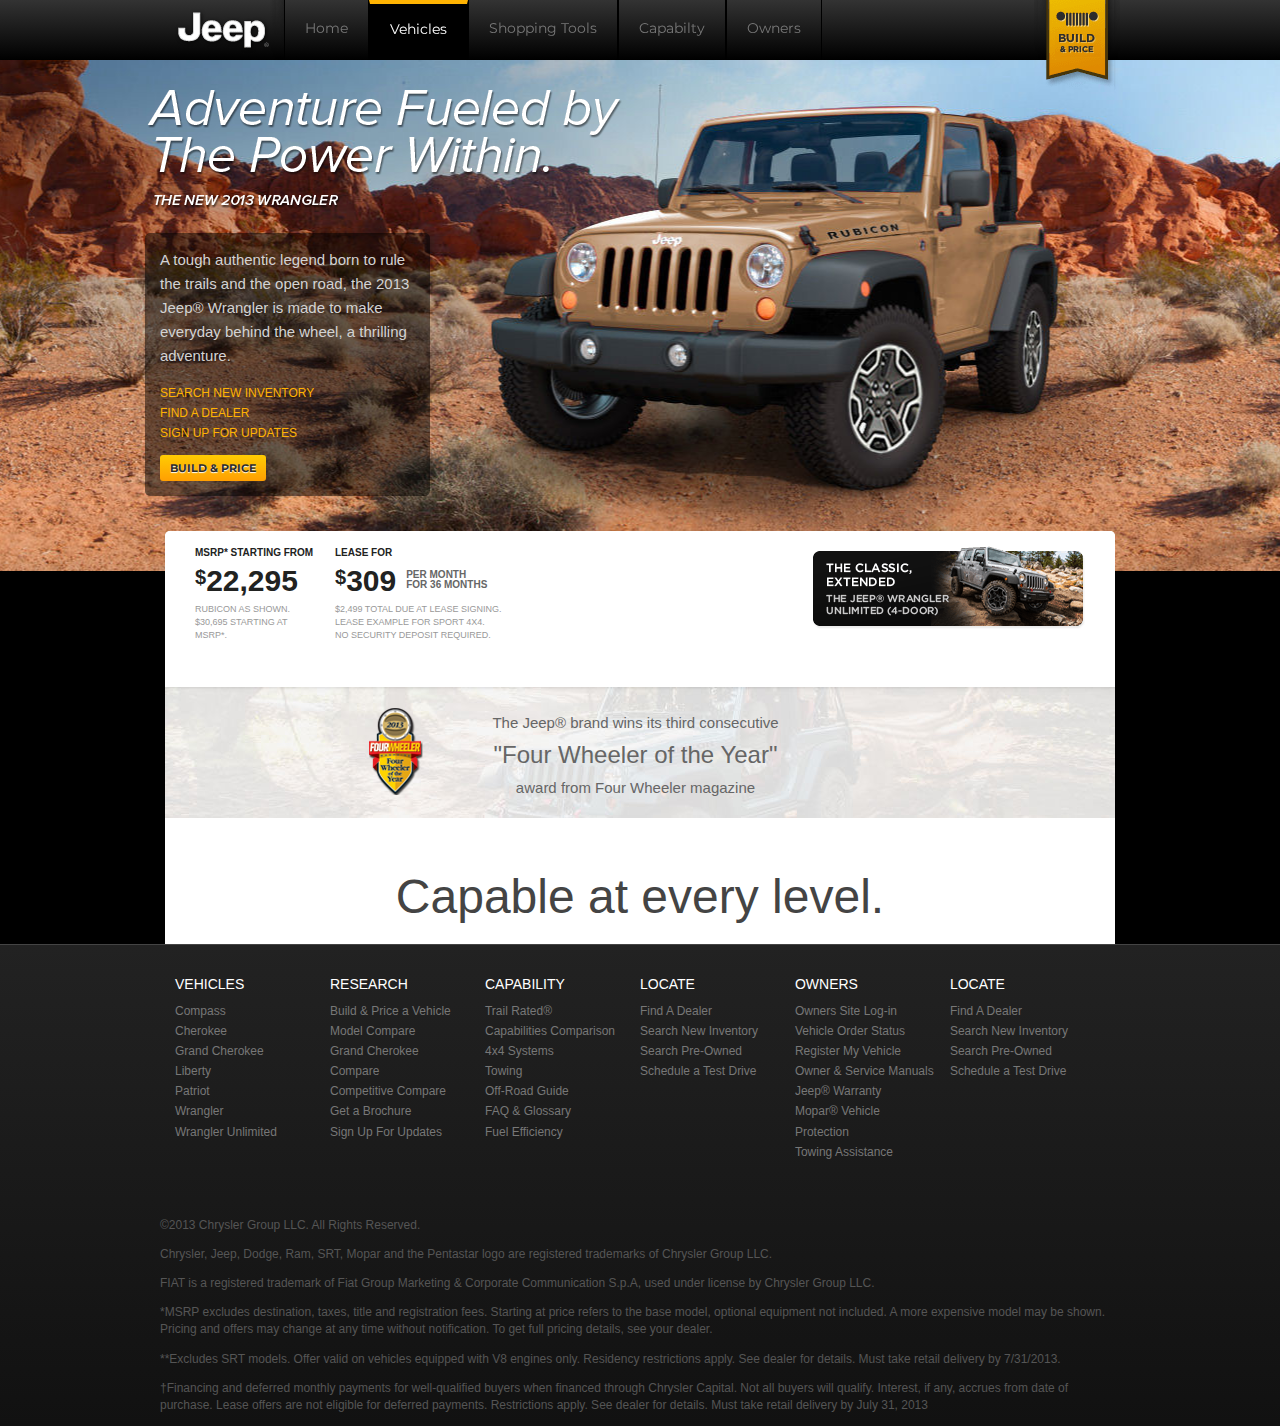
==== commit 5800bc4f: "Second Commit" ====
--- a/wrangler.html
+++ b/wrangler.html
@@ -57,9 +57,9 @@
                 <div class="col-4 heroBox">
                     <p>A tough authentic legend born to rule the trails and the open road, the 2013 Jeep&reg; Wrangler is made to make everyday behind the wheel, a thrilling adventure.</p>
 
-                    <h5 class="callToActionLink"><a href="#">Search new inventory <span></span></a></h5>
-                    <h5 class="callToActionLink"><a href="#">Find a dealer <span></span></a></h5>
-                    <h5 class="callToActionLink"><a href="#">Sign up for updates <span></span></a></h5>
+                    <a class="callToActionLink" href="#">Search new inventory <span></span></a>
+                    <a class="callToActionLink" href="#">Find a dealer <span></span></a>
+                    <a class="callToActionLink" href="#">Sign up for updates <span></span></a>
 
                     <button href="#" type="button">Build &amp; Price <span></span></button>
 
@@ -71,9 +71,43 @@
     <!-- END HERO -->
 
     <div class="wranglerInfo">
-        <div class="container">
+        <div id="pricingIncentives">
+            <div class="price">
+                <p class="heading">MSRP* starting from</p>
+                <h2 class="value"><span>$</span>22,295</h2>
+                <p class="disclaimer">Rubicon as shown. $30,695 starting at MSRP*.</p>
+            </div>
+            <div class="lease">
+                <p class="heading">Lease for</p>
+                <h2 class="value"><span>$</span>309</h2>
+                <p class="leaseInfo">Per month<br>for 36 months</p>
+                <p class="disclaimer">$2,499 TOTAL DUE AT LEASE SIGNING.<br>LEASE EXAMPLE FOR SPORT 4X4.<br>NO SECURITY DEPOSIT REQUIRED.</p>
+            </div>
+            <div class="offers">
+                <a href="#"><img src="img/wrangler/promo-header.png"></a>
+            </div>
+        </div> <!-- END PRICING INCENTIVE -->
 
-        </div><!-- END CONTAINER -->
+        <div class="press">
+            <div class="pressContainer">
+                <div class="pressIcons">
+                    <div class="quote">
+                        <img src="img/wrangler/award-icon.png">
+                        <p>The Jeep&reg; brand wins its third consecutive</p>
+                        <p class="award">"Four Wheeler of the Year"</p>
+                        <p>award from Four Wheeler magazine</p>
+                    </div>
+                </div>
+            </div>
+        </div> <!-- END PRESS SECTION -->
+    
+        <div class="colorPicker">
+            <h2>Capable at every level.</h2>
+            <div class="vehicleContainer">
+                <div></div>
+            </div>
+        </div>
+
     </div> 
 
     <!-- END WRANGLER INFO -->
--- a/css/main.css
+++ b/css/main.css
@@ -3095,7 +3095,7 @@
   top: 38%;
   left: 4.3%;
   right: 4.3%;
-  width: 91.5%;
+  width: 91.4%;
 }
 /* =========================================
 
@@ -3129,4 +3129,166 @@
 #page-wrangler .hero .heroBox p {
   font-size: 15px;
   line-height: 24px;
-}
+  padding: 0;
+  margin-top: 0;
+}
+#page-wrangler .hero .heroBox a.callToActionLink {
+  text-transform: uppercase;
+  color: #FFB302;
+  display: block;
+  font-size: 12px;
+  line-height: 20px;
+  margin-bottom: 0;
+  text-decoration: none;
+  cursor: pointer;
+}
+#page-wrangler .hero .heroBox button {
+  margin-top: 12px;
+  color: #2c2c2c;
+  display: inline-block;
+  border: 0;
+  outline: none;
+  cursor: pointer;
+  text-align: left;
+  text-decoration: none;
+  text-transform: uppercase;
+  font: bold 11px 'Montserrat', Arial, Helvetica, sans-serif;
+  padding: 6px 10px;
+  text-shadow: 0 1px 1px #fff;
+  -webkit-border-radius: 3px;
+  background-color: #ffcc03;
+  background-image: -webkit-gradient(linear, left top, left bottom, from(#ffcc03), to(#ff9f02));
+  background-image: -webkit-linear-gradient(top, #ffcc03, #ff9f02);
+  background-image: -moz-linear-gradient(top, #ffcc03, #ff9f02);
+  background-image: -o-linear-gradient(top, #ffcc03, #ff9f02);
+  background-image: linear-gradient(to bottom, #ffcc03, #ff9f02);
+  -ms-filter: "progid:DXImageTransform.Microsoft.gradient(startColorstr='#ffcc03', endColorstr='#ff9f02')";
+  filter: progid:DXImageTransform.Microsoft.gradient(startColorstr='#ffcc03', endColorstr='#ff9f02');
+}
+#page-wrangler div.wranglerInfo {
+  width: 950px;
+  background: #fff;
+  color: #666666;
+  margin: -40px auto 0;
+  position: relative;
+  -webkit-border-top-left-radius: 5px;
+  -webkit-border-top-right-radius: 5px;
+  -moz-border-radius-topleft: 5px;
+  -moz-border-radius-topright: 5px;
+  border-top-left-radius: 5px;
+  border-top-right-radius: 5px;
+  overflow: hidden;
+}
+#page-wrangler div.wranglerInfo div#pricingIncentives {
+  margin: 0;
+  padding: 15px 30px 5px 30px;
+  display: block;
+  margin-bottom: 40px;
+  color: #212221;
+  font-weight: bold;
+  font-family: Arial, sans-serif;
+  text-transform: uppercase;
+  background: #fff;
+  overflow: hidden;
+}
+#page-wrangler div.wranglerInfo div#pricingIncentives div.price {
+  float: left;
+  padding: 0 18px 0 0;
+  width: 140px;
+  color: #212221;
+  font-weight: bold;
+  font-family: Arial, sans-serif;
+  text-transform: uppercase;
+}
+#page-wrangler div.wranglerInfo div#pricingIncentives p {
+  display: block;
+  -webkit-margin-before: 1em;
+  -webkit-margin-after: 1em;
+  -webkit-margin-start: 0px;
+  -webkit-margin-end: 0px;
+}
+#page-wrangler div.wranglerInfo div#pricingIncentives .heading {
+  clear: both;
+  font-size: 10px;
+}
+#page-wrangler div.wranglerInfo div#pricingIncentives h2,
+#page-wrangler div.wranglerInfo div#pricingIncentives p,
+#page-wrangler div.wranglerInfo div#pricingIncentives span {
+  margin: 0;
+  padding: 0;
+}
+#page-wrangler div.wranglerInfo div#pricingIncentives .value {
+  font-size: 30px;
+  font-family: Arial, sans-serif;
+  float: left;
+  clear: both;
+}
+#page-wrangler div.wranglerInfo div#pricingIncentives .value span {
+  float: left;
+  font-size: 20px;
+  margin: 3px 0 0;
+}
+#page-wrangler div.wranglerInfo div#pricingIncentives .leaseInfo {
+  float: left;
+  font-size: 10px;
+  margin-top: 10px;
+  margin-left: 10px;
+  color: #666666;
+  line-height: 10px;
+}
+#page-wrangler div.wranglerInfo div#pricingIncentives .disclaimer {
+  clear: both;
+  color: #999999;
+  font-size: 9px;
+  font-weight: normal;
+}
+#page-wrangler div.wranglerInfo div#pricingIncentives div.lease {
+  float: left;
+  padding: 0 18px 0 0;
+  color: #212221;
+  font-weight: bold;
+  font-family: Arial, sans-serif;
+  text-transform: uppercase;
+}
+#page-wrangler div.wranglerInfo div#pricingIncentives div.offers {
+  margin: 0px;
+  padding: 0px;
+  width: auto;
+  float: right;
+}
+#page-wrangler div.wranglerInfo div.press {
+  background: url('../img/wrangler/awards-background.jpg') no-repeat;
+}
+#page-wrangler div.wranglerInfo div.press .pressContainer {
+  width: 575px;
+  overflow: hidden;
+  position: relative;
+  z-index: 100;
+  margin: 0 auto 50px;
+  padding: 20px 0;
+}
+#page-wrangler div.wranglerInfo div.press .pressContainer .quote img {
+  float: left;
+}
+#page-wrangler div.wranglerInfo div.press .pressContainer .quote p {
+  float: left;
+  display: block;
+  width: 400px;
+  font-size: 15px;
+  padding-top: 5px;
+  text-align: center;
+  margin: 0;
+}
+#page-wrangler div.wranglerInfo div.press .pressContainer .quote p.award {
+  font-size: 24px;
+}
+#page-wrangler div.wranglerInfo div.colorPicker h2 {
+  font: 52px 'Proxima N W01 Light', Arial, Helvetica, sans-serif;
+  font-size: 48px;
+  color: #444444;
+  text-align: center;
+  padding: 0;
+  margin: 0 0 20px;
+  background: none;
+  text-transform: none !important;
+}
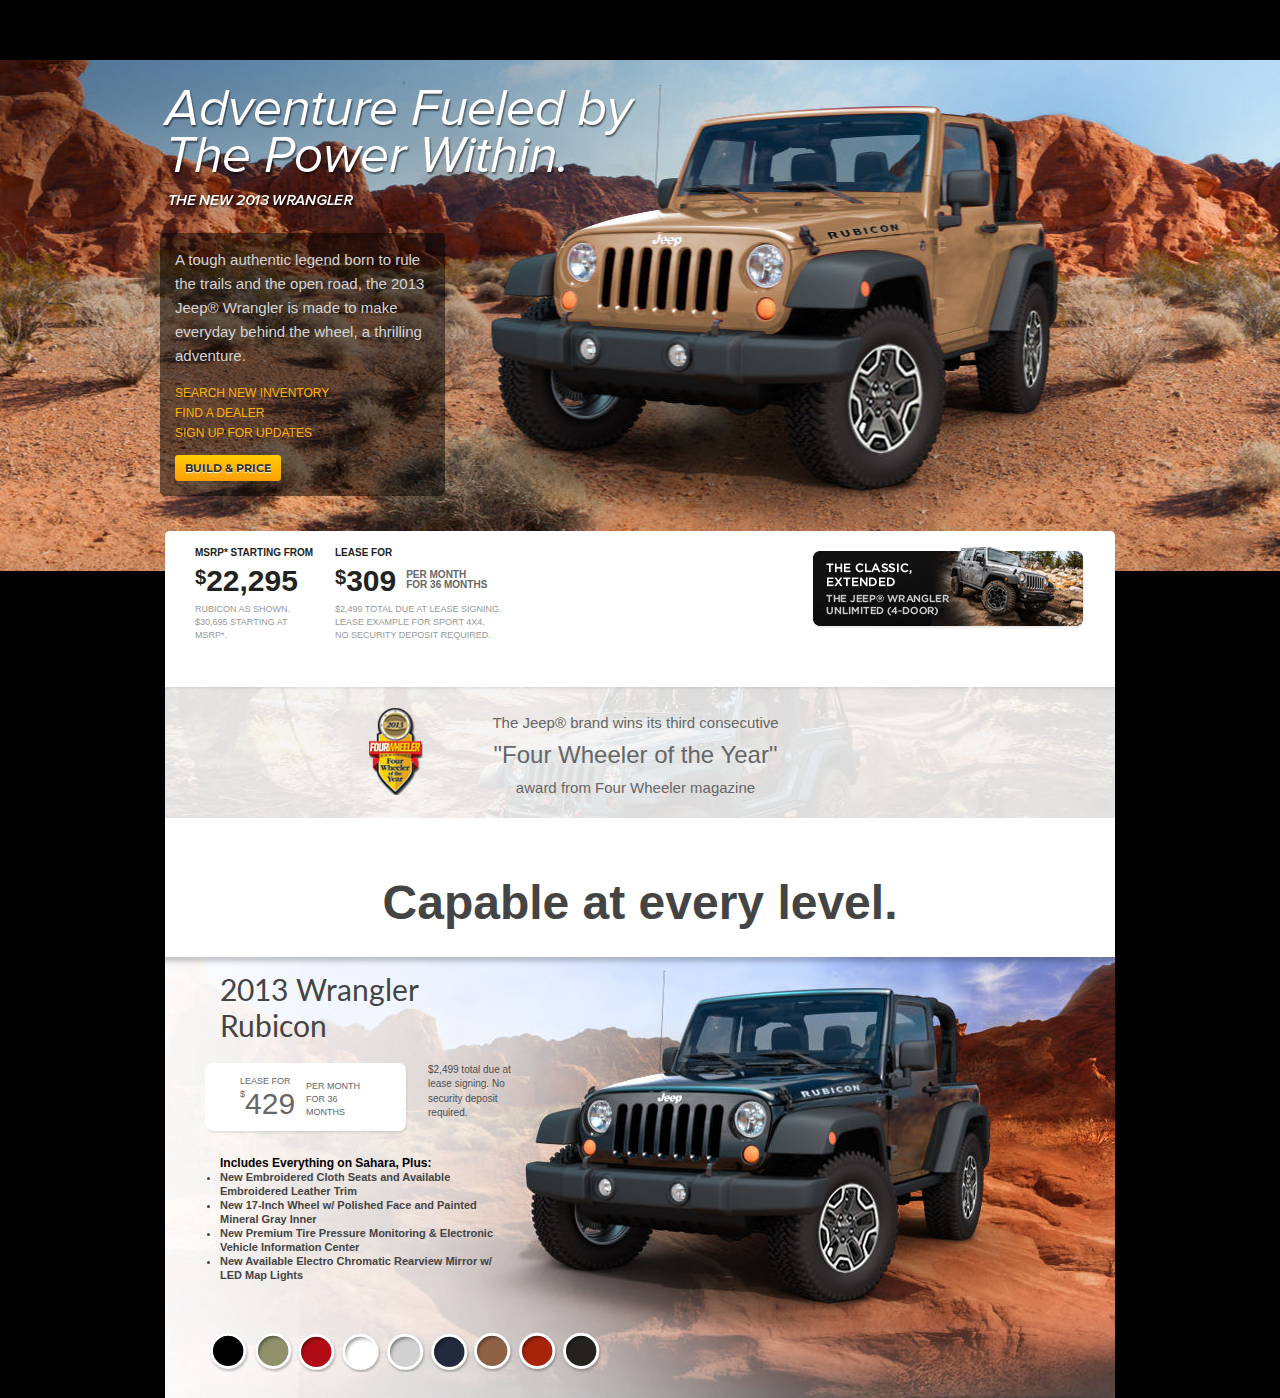
==== commit 6c74d5b5: "Third Commit" ====
--- a/wrangler.html
+++ b/wrangler.html
@@ -27,25 +27,7 @@
     <![endif]-->
 
 
-   <!-- BEGIN HEADER -->
-
-    <div class="navbar navbar-inverse navbar-fixed-top">
-        <div class="navbar-inner">
-            <div class="container">
-                <a class="brand" href="index.html">JEEP</a>
-                    <ul class="nav">
-                        <li><a href="./index.html">Home</a></li>
-                        <li class="active"><a href="wrangler.html">Vehicles</a></li>
-                        <li><a href="tools.html">Shopping Tools</a></li>
-                        <li><a href="capability.html">Capabilty</a></li>
-                        <li><a href="owners.html">Owners</a></li>
-                    </ul>
-                <a href="#" class="priceBanner">Build and Price</a>
-            </div>
-        </div>
-    </div>
-
-    <!-- END HEADER -->
+    <!--#include virtual="/includes/navbar.html" -->
 
     <div class="hero">
         <div class="container">
@@ -57,7 +39,7 @@
                 <div class="col-4 heroBox">
                     <p>A tough authentic legend born to rule the trails and the open road, the 2013 Jeep&reg; Wrangler is made to make everyday behind the wheel, a thrilling adventure.</p>
 
-                    <a class="callToActionLink" href="#">Search new inventory <span></span></a>
+                    <a class="callToActionLink" href="#">Search new inventory <span class="glyphicon glyphicon-arrow-right"></span></a>
                     <a class="callToActionLink" href="#">Find a dealer <span></span></a>
                     <a class="callToActionLink" href="#">Sign up for updates <span></span></a>
 
@@ -104,92 +86,84 @@
         <div class="colorPicker">
             <h2>Capable at every level.</h2>
             <div class="vehicleContainer">
-                <div></div>
+                <div id="carousel-colorPicker" class="carousel">
+
+                    <!-- Indicators -->
+                    <ol class="carousel-indicators">
+                        <li class="indicator blackSwatch" data-target="#carousel-colorPicker" data-slide-to="0"></li>
+                        <li class="indicator greenSwatch" data-target="#carousel-colorPicker" data-slide-to="1"></li>
+                        <li class="indicator redSwatch" data-target="#carousel-colorPicker" data-slide-to="2"></li>
+                        <li class="indicator whiteSwatch" data-target="#carousel-colorPicker" data-slide-to="3"></li>
+                        <li class="indicator silverSwatch" data-target="#carousel-colorPicker" data-slide-to="4"></li>
+                        <li class="indicator blueSwatch" data-target="#carousel-colorPicker" data-slide-to="5"></li>
+                        <li class="indicator duneSwatch" data-target="#carousel-colorPicker" data-slide-to="6"></li>
+                        <li class="indicator darkredSwatch" data-target="#carousel-colorPicker" data-slide-to="7"></li>
+                        <li class="indicator brownSwatch" data-target="#carousel-colorPicker" data-slide-to="8"></li>
+                    </ol>
+
+                    <!-- Wrapper for slides -->
+                    <div class="carousel-inner">
+                        <div class="item blackJeep active">
+                            <img src="img/wrangler/colorizer/black_no_top.jpg" alt="Black Jeep">
+                        </div>
+                        <div class="item greenJeep">
+                            <img src="img/wrangler/colorizer/commando_green_no_top.jpg" alt="Green Jeep">
+                        </div>
+                        <div class="item redJeep">
+                            <img src="img/wrangler/colorizer/rock_lobster_no_top.jpg" alt="Red Jeep">
+                        </div>
+                        <div class="item whiteJeep">
+                            <img src="img/wrangler/colorizer/bright_white_no_top.jpg" alt="White Jeep">
+                        </div>
+                        <div class="item silverJeep">
+                            <img src="img/wrangler/colorizer/billet_silver_no_top.jpg" alt="Silver Jeep">
+                        </div>
+                        <div class="item blueJeep">
+                            <img src="img/wrangler/colorizer/true_blue_no_top.jpg" alt="Blue Jeep">
+                        </div>
+                        <div class="item duneJeep">
+                            <img src="img/wrangler/colorizer/dune_no_top.jpg" alt="Dune Jeep">
+                        </div>
+                        <div class="item darkredJeep">
+                            <img src="img/wrangler/colorizer/rock_lobster_no_top.jpg" alt="Dark Red Jeep">
+                        </div>
+                        <div class="item brownJeep">
+                            <img src="img/wrangler/colorizer/rugged_brown_no_top.jpg" alt="Brown Jeep">
+                        </div>
+                    </div>
+
+                </div> <!-- END CAROUSEL -->
+
+                <div class="vehicleInfo">
+                    <h3>2013 Wrangler Rubicon</h3>
+                    <div class="leaseOffer">
+                        <div class="leaseDetails">
+                            <p class="leaseCopy">LEASE FOR</p>
+                            <p class="leasePrice"><span>$</span>429</p>
+                        </div>
+                        <p class="terms">per month for 36 months</p>
+                    </div> <!-- END LEASE OFFER -->
+
+                    <p class="leaseDisclaimer">$2,499 total due at lease signing. No security deposit required.</p>
+
+                    <ul class="modelFeatures">Includes Everything on Sahara, Plus:
+                        <li>New Embroidered Cloth Seats and Available Embroidered Leather Trim</li>
+                        <li>New 17-Inch Wheel w/ Polished Face and Painted Mineral Gray Inner</li>
+                        <li>New Premium Tire Pressure Monitoring &amp; Electronic Vehicle Information Center</li>
+                        <li>New Available Electro Chromatic Rearview Mirror w/ LED Map Lights</li>
+                    </ul>
+                </div> <!-- END VEHICLE INFORMATION -->
+
             </div>
         </div>
-
-    </div> 
+    </div> <!-- END COLOR-PICKER -->
 
     <!-- END WRANGLER INFO -->
 
-    <div id="footer">
-        <div class="container">
-            <div class="row-fluid footer-nav">
-                <div class="col-12">
-                    <ul class="col-2">
-                        <li class="label">VEHICLES
-                        <li><a href="#">Compass</a>
-                        <li><a href="#">Cherokee</a>
-                        <li><a href="#">Grand Cherokee</a>
-                        <li><a href="#">Liberty</a>
-                        <li><a href="#">Patriot</a>
-                        <li><a href="#">Wrangler</a>
-                        <li><a href="#">Wrangler Unlimited</a>
-                    </ul>
-                    <ul class="col-2">
-                        <li class="label">RESEARCH
-                        <li><a href="#">Build &amp; Price a Vehicle</a>
-                        <li><a href="#">Model Compare</a>
-                        <li><a href="#">Grand Cherokee Compare</a>
-                        <li><a href="#">Competitive Compare</a>
-                        <li><a href="#">Get a Brochure</a>
-                        <li><a href="#">Sign Up For Updates</a>
-                    </ul>
-                    <ul class="col-2">
-                        <li class="label">CAPABILITY
-                        <li><a href="#">Trail Rated®</a>
-                        <li><a href="#">Capabilities Comparison</a>
-                        <li><a href="#">4x4 Systems</a>
-                        <li><a href="#">Towing</a>
-                        <li><a href="#">Off-Road Guide</a>
-                        <li><a href="#">FAQ &amp; Glossary</a>
-                        <li><a href="#">Fuel Efficiency</a>
-                    </ul>
-                    <ul class="col-2">
-                        <li class="label">LOCATE
-                        <li><a href="#">Find A Dealer</a>
-                        <li><a href="#">Search New Inventory</a>
-                        <li><a href="#">Search Pre-Owned</a>
-                        <li><a href="#">Schedule a Test Drive</a>
-                    </ul>
-                    <ul class="col-2">
-                        <li class="label">OWNERS
-                        <li><a href="#">Owners Site Log-in</a>
-                        <li><a href="#">Vehicle Order Status</a>
-                        <li><a href="#">Register My Vehicle </a>
-                        <li><a href="#">Owner &amp; Service Manuals</a>
-                        <li><a href="#">Jeep® Warranty</a>
-                        <li><a href="#">Mopar® Vehicle Protection</a>
-                        <li><a href="#">Towing Assistance</a>
-                    </ul>
-                    <ul class="col-2">
-                        <li class="label">LOCATE
-                        <li><a href="#">Find A Dealer</a>
-                        <li><a href="#">Search New Inventory</a>
-                        <li><a href="#">Search Pre-Owned</a>
-                        <li><a href="#">Schedule a Test Drive</a>
-                    </ul>
-                </div>
-
-            <div class="disclaimers row">
-                <div class="col-12">
-                    <p>©2013 Chrysler Group LLC. All Rights Reserved.
-                    <p>Chrysler, Jeep, Dodge, Ram, SRT, Mopar and the Pentastar logo are registered trademarks of Chrysler Group LLC.
-                    <p>FIAT is a registered trademark of Fiat Group Marketing &amp; Corporate Communication S.p.A, used under license by Chrysler Group LLC.
-
-                    <p>*MSRP excludes destination, taxes, title and registration fees. Starting at price refers to the base model, optional equipment not included. A more expensive model may be shown. Pricing and offers may change at any time without notification. To get full pricing details, see your dealer.
-
-                    <p>**Excludes SRT models. Offer valid on vehicles equipped with V8 engines only. Residency restrictions apply. See dealer for details. Must take retail delivery by 7/31/2013.
-
-                    <p>†Financing and deferred monthly payments for well-qualified buyers when financed through Chrysler Capital. Not all buyers will qualify. Interest, if any, accrues from date of purchase. Lease offers are not eligible for deferred payments. Restrictions apply. See dealer for details. Must take retail delivery by July 31, 2013
-                </div>
-            </div>
-        </div>
-    </div> <!-- END FOOTER -->
+    <!--#include virtual="/includes/footer.shtml" -->
 
     <script src="Js/vendor/jquery-1.10.1.min.js"></script>
     <script src="js/vendor/bootstrap.js"></script>
-    <script src="js/vendor/holder.js"></script>
     <script src="js/main.js"></script>
 
 </body>
--- a/css/main.css
+++ b/css/main.css
@@ -3078,17 +3078,41 @@
 #home-features {
   margin-top: -10%;
   position: relative;
+  margin-bottom: 50px;
+  overflow: hidden;
+}
+#home-features ul {
+  height: 200px;
 }
 #home-features .thumbnail {
-  border-color: #999999;
-  border-radius: 0;
-  background: rgba(0, 0, 0, 0.5);
-  height: 200px;
-  color: #ffffff;
-  text-align: center;
+  height: 160px;
+  text-indent: -2500px;
+  background-color: rgba(0, 0, 0, 0);
+  padding: 0;
+  border: none;
+  width: 100%;
+}
+#home-features a.thumbnail.one {
+  background: url('../../img/home/promos.png') no-repeat -10px -5px;
+  position: absolute;
+}
+#home-features a.thumbnail.two {
+  background: url('../../img/home/promos.png') no-repeat -248px -5px;
+  position: absolute;
+}
+#home-features a.thumbnail.three {
+  background: url('../../img/home/promos.png') no-repeat -486px -5px;
+  position: absolute;
+}
+#home-features a.thumbnail.four {
+  background: url('../../img/home/promos.png') no-repeat -725px -5px;
+  position: absolute;
 }
 #home-features img {
   height: auto;
+}
+img#vehicleBackground {
+  width: 100%;
 }
 .vehicle-slide #vehicles {
   position: absolute;
@@ -3097,6 +3121,9 @@
   right: 4.3%;
   width: 91.4%;
 }
+.cherokee-slide {
+  margin-top: 102px;
+}
 /* =========================================
 
 VIEWS/WRANGLER.LESS
@@ -3114,11 +3141,11 @@
   background: url(../img/wrangler/heroHeading.png) no-repeat;
   width: 100%;
   height: 118px;
-  margin-top: 30px;
+  margin: 30px 0 0 15px;
 }
 #page-wrangler .hero .heroBox {
   padding: 15px;
-  margin-top: 25px;
+  margin: 25px 0 0 15px;
   left: 0px !important;
   background-color: rgba(0, 0, 0, 0.5);
   position: relative;
@@ -3141,6 +3168,11 @@
   margin-bottom: 0;
   text-decoration: none;
   cursor: pointer;
+}
+#page-wrangler .hero .heroBox a.callToActionLink span.glyphicon {
+  background-color: #FFB302;
+  height: auto;
+  width: auto;
 }
 #page-wrangler .hero .heroBox button {
   margin-top: 12px;
@@ -3282,8 +3314,11 @@
 #page-wrangler div.wranglerInfo div.press .pressContainer .quote p.award {
   font-size: 24px;
 }
+#page-wrangler div.wranglerInfo div.colorPicker {
+  width: 100%;
+}
 #page-wrangler div.wranglerInfo div.colorPicker h2 {
-  font: 52px 'Proxima N W01 Light', Arial, Helvetica, sans-serif;
+  font: Lato, Arial, Helvetica, sans-serif;
   font-size: 48px;
   color: #444444;
   text-align: center;
@@ -3292,3 +3327,137 @@
   background: none;
   text-transform: none !important;
 }
+#page-wrangler div.wranglerInfo div.colorPicker .carousel-indicators {
+  position: absolute;
+  bottom: 10px;
+  left: 0%;
+  z-index: 15;
+  width: 400px;
+  height: 42px;
+  margin-left: 40px;
+  padding-left: 0;
+  list-style: none;
+  text-align: center;
+}
+#page-wrangler div.wranglerInfo div.colorPicker .carousel-indicators li.indicator {
+  display: inline-block;
+  width: 40px;
+  height: 40px;
+  margin: 0;
+  text-indent: -999px;
+  border: none;
+  border-radius: none;
+  cursor: pointer;
+}
+#page-wrangler div.wranglerInfo div.colorPicker .carousel-indicators li.blackSwatch {
+  background: url('../../img/wrangler/colorizer/sprite_colorizer.png') no-repeat 0px 0px;
+}
+#page-wrangler div.wranglerInfo div.colorPicker .carousel-indicators li.greenSwatch {
+  background: url('../../img/wrangler/colorizer/sprite_colorizer.png') no-repeat -40px 0px;
+}
+#page-wrangler div.wranglerInfo div.colorPicker .carousel-indicators li.redSwatch {
+  background: url('../../img/wrangler/colorizer/sprite_colorizer.png') no-repeat -80px 0px;
+}
+#page-wrangler div.wranglerInfo div.colorPicker .carousel-indicators li.whiteSwatch {
+  background: url('../../img/wrangler/colorizer/sprite_colorizer.png') no-repeat -120px 0px;
+}
+#page-wrangler div.wranglerInfo div.colorPicker .carousel-indicators li.silverSwatch {
+  background: url('../../img/wrangler/colorizer/sprite_colorizer.png') no-repeat -160px 0px;
+}
+#page-wrangler div.wranglerInfo div.colorPicker .carousel-indicators li.blueSwatch {
+  background: url('../../img/wrangler/colorizer/sprite_colorizer.png') no-repeat -200px 0px;
+}
+#page-wrangler div.wranglerInfo div.colorPicker .carousel-indicators li.duneSwatch {
+  background: url('../../img/wrangler/colorizer/sprite_colorizer.png') no-repeat -240px 0px;
+}
+#page-wrangler div.wranglerInfo div.colorPicker .carousel-indicators li.darkredSwatch {
+  background: url('../../img/wrangler/colorizer/sprite_colorizer.png') no-repeat -280px 0px;
+}
+#page-wrangler div.wranglerInfo div.colorPicker .carousel-indicators li.brownSwatch {
+  background: url('../../img/wrangler/colorizer/sprite_colorizer.png') no-repeat -320px 0px;
+}
+#page-wrangler div.wranglerInfo div.colorPicker div.vehicleInfo {
+  position: absolute;
+  top: 440px;
+  left: 55px;
+  z-index: 100;
+  width: 310px;
+}
+#page-wrangler div.wranglerInfo div.colorPicker div.vehicleInfo h3 {
+  font: 30px Lato, Arial, Helvetica, sans-serif;
+  color: #444444;
+  padding: 0;
+  margin: 0 0 20px;
+  background: none;
+}
+#page-wrangler div.wranglerInfo div.colorPicker div.vehicleInfo .leaseOffer {
+  background: url('../../img/wrangler/background-lease-offer.png') no-repeat;
+  width: 213px;
+  height: 81px;
+  position: relative;
+  float: left;
+  margin: 0px 10px 0 -15px;
+}
+#page-wrangler div.wranglerInfo div.colorPicker div.vehicleInfo .leaseOffer .leaseDetails {
+  padding-left: 35px;
+  padding-top: 12px;
+  float: left;
+  font-family: "Helvetica", Arial, sans-serif;
+  width: 91px;
+}
+#page-wrangler div.wranglerInfo div.colorPicker div.vehicleInfo .leaseOffer .leaseDetails p {
+  margin: 0;
+}
+#page-wrangler div.wranglerInfo div.colorPicker div.vehicleInfo .leaseOffer .leaseDetails p.leaseCopy {
+  float: left;
+  display: block;
+  font-size: 9px;
+  text-transform: uppercase;
+}
+#page-wrangler div.wranglerInfo div.colorPicker div.vehicleInfo .leaseOffer .leaseDetails p.leasePrice {
+  display: block;
+  font-size: 30px;
+  float: left;
+  margin-top: -5px;
+}
+#page-wrangler div.wranglerInfo div.colorPicker div.vehicleInfo .leaseOffer .leaseDetails p.leasePrice span {
+  float: left;
+  display: block;
+  font-size: 9px;
+  text-transform: uppercase;
+  margin-top: 5px;
+}
+#page-wrangler div.wranglerInfo div.colorPicker div.vehicleInfo .leaseOffer p.terms {
+  float: left;
+  width: 65px;
+  margin-left: 10px;
+  font-size: 9px;
+  text-transform: uppercase;
+  padding-top: 8px;
+}
+#page-wrangler div.wranglerInfo div.colorPicker div.vehicleInfo p.leaseDisclaimer {
+  font-size: 10px;
+  width: 100px;
+  color: #4e4e4e;
+  position: relative;
+  margin: 0;
+  float: left;
+}
+#page-wrangler div.wranglerInfo div.colorPicker div.vehicleInfo ul.modelFeatures {
+  float: left;
+  width: 300px;
+  display: block;
+  padding: 0px;
+  position: relative;
+  color: #000000;
+  line-height: 14px;
+  font-weight: bold;
+  font-size: 12px;
+}
+#page-wrangler div.wranglerInfo div.colorPicker div.vehicleInfo ul.modelFeatures li {
+  color: #444444;
+  font-size: 11px;
+  margin: 0 15px 0px 0px;
+  list-style: disc outside none;
+  line-height: 14px;
+}
